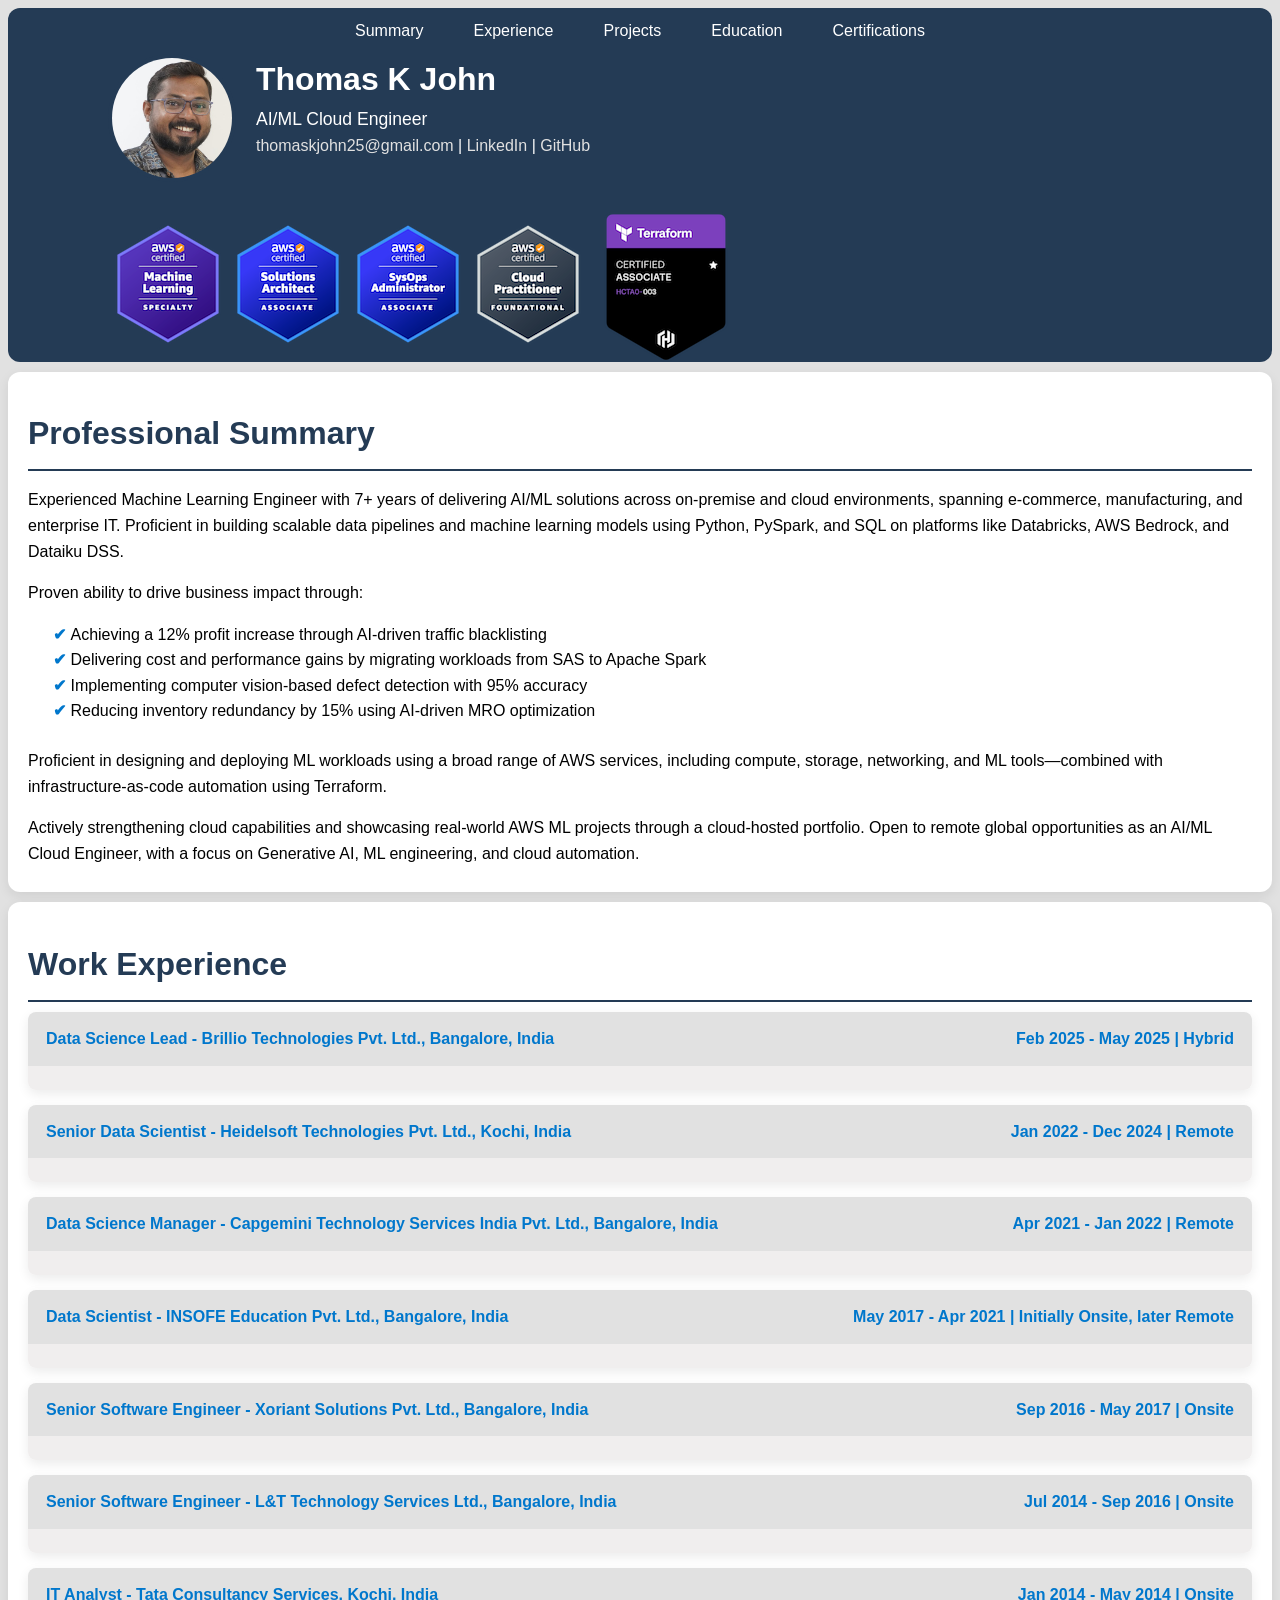
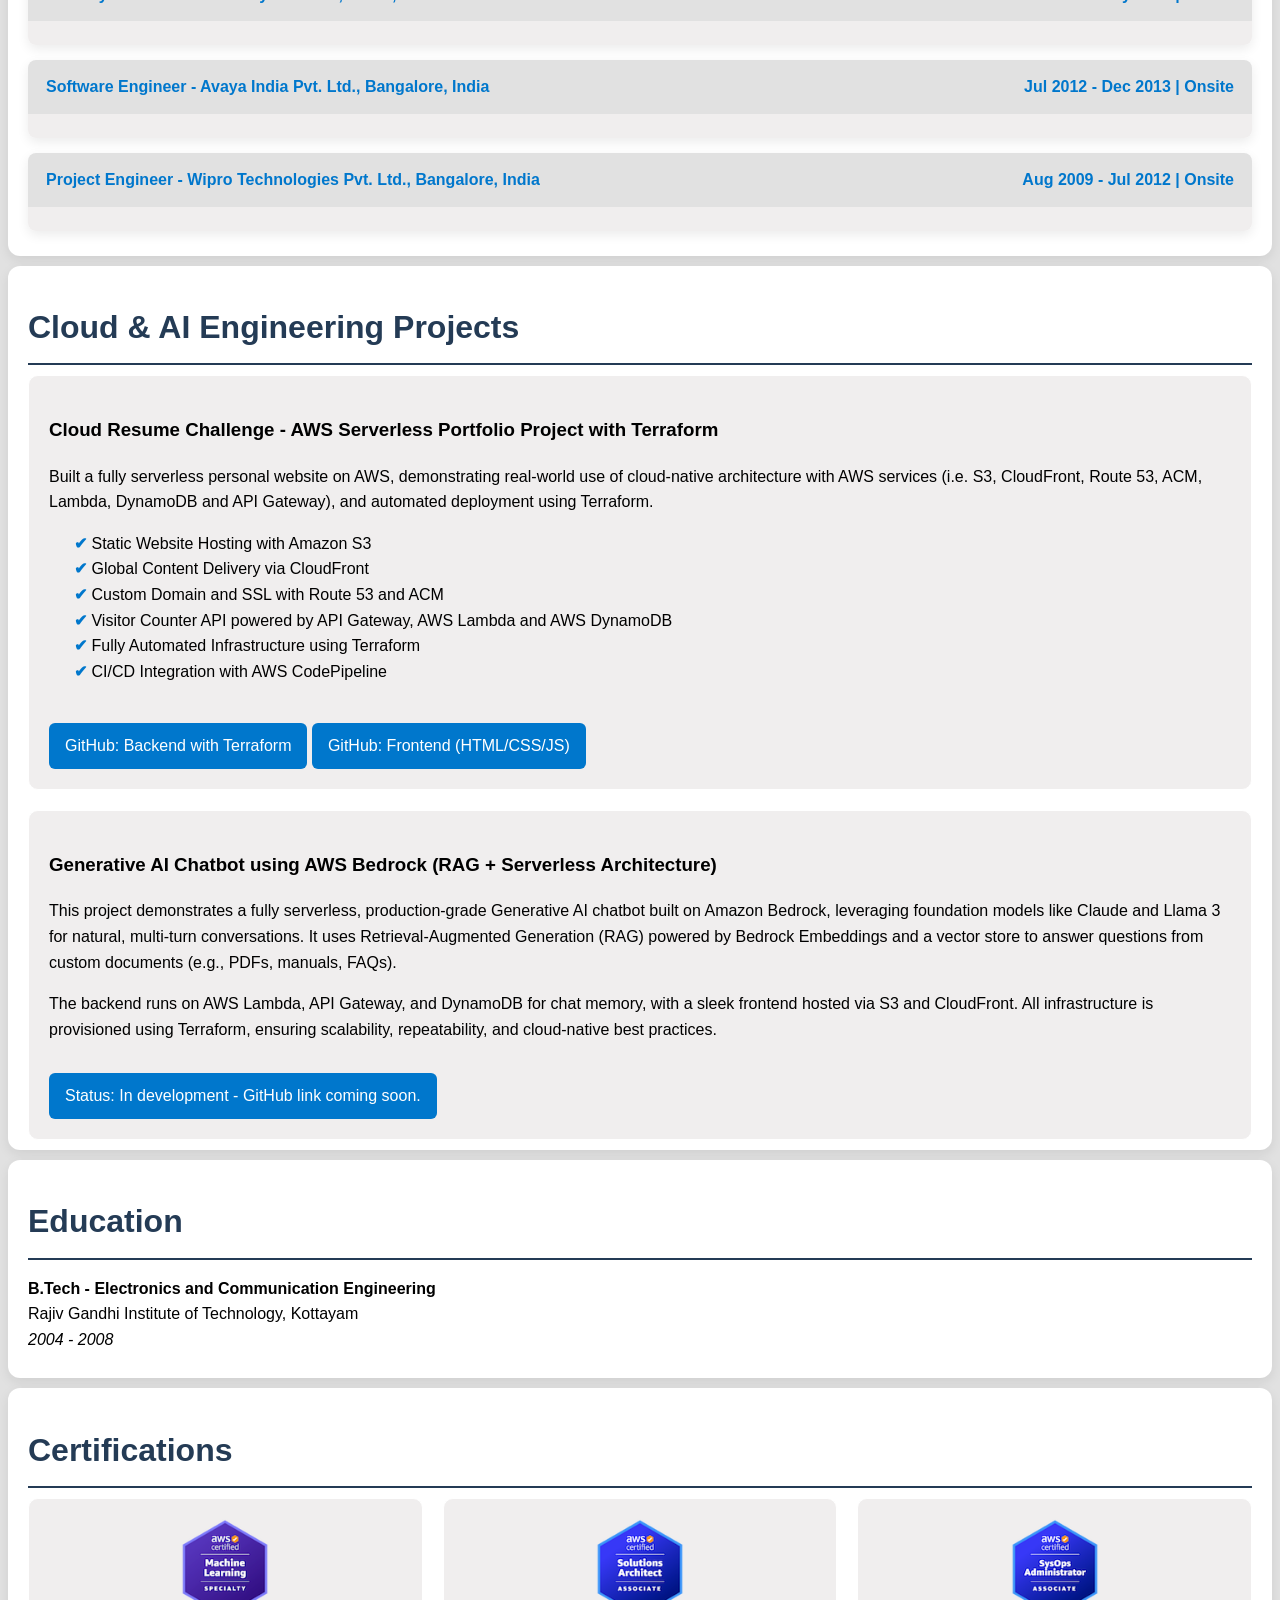
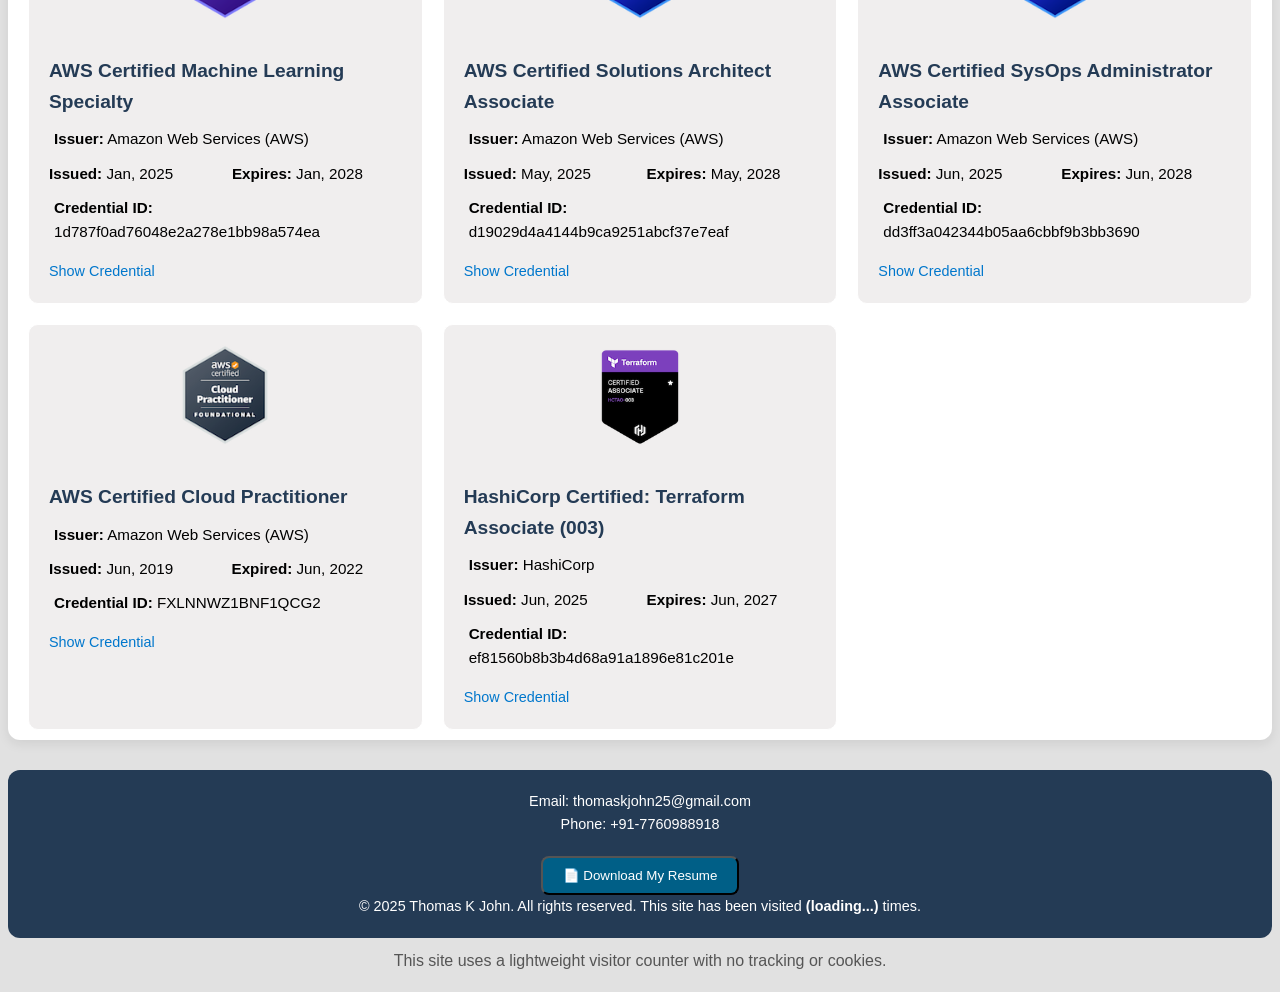
==== html/index.html @ e982c060 "index.html: Modifying the preferred job role" ====
<!DOCTYPE html>
<html lang="en">
  <head>
    <meta charset="UTF-8" />
    <meta name="viewport" content="width=device-width, initial-scale=1.0" />
    <meta
      name="description"
      content="Thomas K John - Lead Data Scientist and AWS AI/ML Cloud Engineer Portfolio Website"
    />
    <meta
      name="keywords"
      content="Thomas K John, AWS AI ML Cloud Engineer, Data Scientist, Portfolio, Resume, SageMaker, Bedrock, Terraform, AWS Cloud"
    />
    <title>Thomas K John | Lead Data Scientist & AWS AI/ML Engineer</title>
    <link rel="stylesheet" href="../css/style.css" />
  </head>
  <body>
    <nav class="navbar">
      <div class="menu-toggle" id="menu-toggle">&#9776;</div>
      <ul class="nav-links" id="nav-links">
        <li><a href="#summary">Summary</a></li>
        <li><a href="#experience">Experience</a></li>
        <li>
          <a href="#projects">Projects</a>
        </li>
        <li><a href="#education">Education</a></li>
        <li><a href="#certifications">Certifications</a></li>
      </ul>
    </nav>
    <header class="profile-header">
      <div class="profile-image">
        <img
          src="../images/profile.jpg"
          alt="Profile Photo"
          class="profile-pic"
        />
        <div class="header-text">
          <h1>Thomas K John</h1>
          <p>AI/ML Cloud Engineer</p>
          <div class="contact-info">
            <a href="mailto:thomaskjohn25@gmail.com">thomaskjohn25@gmail.com</a>
            |
            <a
              href="https://www.linkedin.com/in/thomaskjohn/"
              target="_blank"
              rel="noopener noreferrer"
              >LinkedIn</a
            >
            |
            <a
              href="https://github.com/Thomas-K-John"
              target="_blank"
              rel="noopener noreferrer"
              >GitHub</a
            >
          </div>
        </div>
      </div>
      <div class="certs-on-header">
        <img
          src="../images/aws-certified-machine-learning-specialty.png"
          alt="AWS ML Specialty Logo"
        />
        <img
          src="../images/aws-certified-solutions-architect-associate.png"
          alt="AWS Solutions Architect Logo"
        />
        <img
          src="../images/aws-certified-sysops-administrator-associate.png"
          alt="AWS SysOps Admin Logo"
        />
        <img
          src="../images/aws-certified-cloud-practitioner.png"
          alt="aws cloud practitioner"
        />
        <img
          src="../images/hashicorp-certified-terraform-associate-003.png"
          alt="Terraform Associate Logo"
        />
      </div>
    </header>

    <main>
      <section id="summary" class="summary-section">
        <h2>Professional Summary</h2>
        <p>
          Experienced Machine Learning Engineer with 7+ years of delivering
          AI/ML solutions across on-premise and cloud environments, spanning
          e-commerce, manufacturing, and enterprise IT. Proficient in building
          scalable data pipelines and machine learning models using Python,
          PySpark, and SQL on platforms like Databricks, AWS Bedrock, and
          Dataiku DSS.
        </p>
        <p>Proven ability to drive business impact through:</p>
        <ul>
          <li>
            Achieving a 12% profit increase through AI-driven traffic
            blacklisting
          </li>
          <li>
            Delivering cost and performance gains by migrating workloads from
            SAS to Apache Spark
          </li>
          <li>
            Implementing computer vision-based defect detection with 95%
            accuracy
          </li>
          <li>
            Reducing inventory redundancy by 15% using AI-driven MRO
            optimization
          </li>
        </ul>
        <p>
          Proficient in designing and deploying ML workloads using a broad range
          of AWS services, including compute, storage, networking, and ML
          tools—combined with infrastructure-as-code automation using Terraform.
        </p>
        <p>
          Actively strengthening cloud capabilities and showcasing real-world
          AWS ML projects through a cloud-hosted portfolio. Open to remote
          global opportunities as an AI/ML Cloud Engineer, with a focus on
          Generative AI, ML engineering, and cloud automation.
        </p>
      </section>
      <section id="experience" class="experience-section">
        <h2>Work Experience</h2>
        <div class="experience-item">
          <div class="experience-toggle" aria-expanded="false">
            <span class="job-title"
              >Data Science Lead - Brillio Technologies Pvt. Ltd., Bangalore,
              India</span
            >
            <span class="job-dates">Feb 2025 - May 2025 | Hybrid</span>
          </div>
          <div class="experience-details">
            <ul>
              <li>
                Designed a feature-rich RAG chatbot leveraging Databricks Mosaic
                AI, with multilingual support and image input handling to
                enhance user experience and precision in knowledge retrieval.
              </li>
            </ul>
            <div class="skills">
              Key Skills: Python, Databricks Mosaic AI, Generative AI, Large
              Language Models (LLMs)
            </div>
          </div>
        </div>
        <div class="experience-item">
          <div class="experience-toggle" aria-expanded="false">
            <span class="job-title"
              >Senior Data Scientist - Heidelsoft Technologies Pvt. Ltd., Kochi,
              India</span
            >
            <span class="job-dates">Jan 2022 - Dec 2024 | Remote</span>
          </div>
          <div class="experience-details">
            <p>
              Client: Solute GMBH - A Germany-based technology company known for
              developing digital commerce solutions, including the popular price
              comparison platform billiger.de.
            </p>
            <ul>
              <li>
                <p>Project 1. Traffic Partner Blacklisting Project</p>
                <ul>
                  <li>
                    Spearheaded a data-driven initiative to enhance online shop
                    performance by improving traffic quality and profitability.
                  </li>
                  <li>
                    Designed and implemented an analytics pipeline using Python
                    and PySpark for large-scale traffic and profit analysis.
                  </li>
                  <li>
                    Defined performance-based blacklisting criteria,
                    significantly improving return on ad spend (ROAS)
                  </li>
                  <li>
                    Ensured quality and transparency through peer reviews,
                    Confluence documentation, and Jira-based workflow.
                  </li>
                </ul>
              </li>
              <li>
                <p>Project 2. Reporting Tool Evaluation Project</p>
                <ul>
                  <li>
                    Led a 3-month strategic initiative to evaluate the optimal
                    reporting and BI tool for future cloud-based integration and
                    analytics modernization.
                  </li>

                  <li>
                    Conducted an in-depth analysis of Looker, Power BI, and the
                    existing on-premise cube-based reporting tool.
                  </li>
                  <li>
                    Evaluated tools based on criteria such as web-based
                    development, version control, collaboration features,
                    self-service capabilities for business users, and
                    performance.
                  </li>
                  <li>
                    Collaborated with cross-functional teams to gather
                    requirements and understand current and future reporting
                    needs.
                  </li>
                  <li>
                    Developed and executed test cases to compare performance,
                    usability, and integration capabilities of each tool.
                  </li>
                  <li>
                    Presented findings and recommendations to senior management,
                    highlighting the pros and cons of each solution and aligning
                    them with our strategic goals.
                  </li>
                </ul>
              </li>
            </ul>
            <div class="skills">
              Key Skills:
              <ul>
                <li>
                  Programming Languages: Python and PySpark (Apache Spark for
                  Python)
                </li>
                <li>Data Analysis: SQL, Hive and Spark SQL</li>
                <li>Data Science Platform: Databricks</li>
                <li>
                  BI Reporting Tools: Google Looker, Microsoft Power BI, icCube
                </li>
                <li>Optimization: Mixed Integer Linear Programming</li>
              </ul>
            </div>
          </div>
        </div>
        <div class="experience-item">
          <div class="experience-toggle" aria-expanded="false">
            <span class="job-title"
              >Data Science Manager - Capgemini Technology Services India Pvt.
              Ltd., Bangalore, India</span
            >
            <span class="job-dates">Apr 2021 - Jan 2022 | Remote</span>
          </div>
          <div class="experience-details">
            <p>
              Client: Morgan Stanley (A US based global investment bank and
              financial services company)
            </p>
            <ul>
              <li>
                Led financial data analysis using Python, Hadoop, Hive, and SQL
                to generate accurate forecasts.
              </li>
              <li>
                Utilized Apache Spark for large-scale data processing,
                delivering timely and actionable insights.
              </li>
              <li>
                Designed and maintained data pipelines using Dataiku DSS for
                efficient data preparation and transformation.
              </li>
              <li>
                Migrated legacy data science workflows from SAS to Python,
                improving scalability and flexibility.
              </li>
              <li>
                Trained team members on Apache Spark and Dataiku DSS, fostering
                knowledge sharing and consistency.
              </li>
              <li>
                Applied agile methodologies using Jira to manage project
                timelines and cross-functional collaboration.
              </li>
              <li>
                Presented key analytical findings and financial forecasts via
                Tableau dashboards to business stakeholders.
              </li>
            </ul>
            <div class="skills">
              Key Skills:
              <ul>
                <li>
                  Programming Languages: Python and PySpark (Apache Spark for
                  Python)
                </li>
                <li>Data Analysis: SQL, Hive and Spark SQL</li>
                <li>Data Science Platform: Dataiku DSS</li>
                <li>
                  Machine Learning and Deep Learning: Supervised and
                  Unsupervised Learning, Financial Forecasting, Model Training &
                  Evaluation, Feature Engineering, Hyperparameter Tuning
                </li>
                <li>Reporting Tool: Tableau</li>
              </ul>
            </div>
          </div>
        </div>
        <div class="experience-item">
          <div class="experience-toggle" aria-expanded="false">
            <span class="job-title"
              >Data Scientist - INSOFE Education Pvt. Ltd., Bangalore,
              India</span
            >
            <span class="job-dates"
              >May 2017 - Apr 2021 | Initially Onsite, later Remote</span
            >
          </div>
          <div class="experience-details">
            <ul>
              <li>
                <p>Project 1. Semiconductor Wafer Defect Signature Analysis</p>
                <ul>
                  <li>
                    Developed a computer vision model to analyze semiconductor
                    wafer images, accurately detecting defect patterns such as
                    circles, lines, and blobs to assist in quality control.
                  </li>
                </ul>
              </li>
              <li>
                <p>
                  Project 2. AI-based approach for MRO Optimization and Similar
                  Parts Detection
                </p>
                <ul>
                  <li>
                    Designed an AI-based solution for MRO (Maintenance, Repair,
                    and Operations) optimization, identifying and consolidating
                    duplicate spare parts from an inventory of over one million
                    items, significantly improving inventory efficiency and part
                    approval workflows.
                  </li>
                </ul>
              </li>
            </ul>
            <div class="skills">
              Key Skills:
              <ul>
                <li>
                  Programming Languages: R, Python and PySpark (Apache Spark for
                  Python)
                </li>
                <li>Data Analysis: SQL, Hive and Spark SQL</li>
                <li>Data Science Platforms: Databricks, Dataiku DSS</li>
                <li>
                  Machine Learning and Deep Learning: Supervised and
                  Unsupervised Learning, Model Training & Evaluation, Feature
                  Engineering, Hyperparameter Tuning, Deep Learning
                  Architectures (CNNs, RNNs, Transformers)
                </li>
                <li>Reporting Tool: Tableau</li>
                <li>
                  ML/AI Frameworks & Libraries: OpenCV, TensorFlow, Keras,
                  Scikit-learn
                </li>
              </ul>
            </div>
          </div>
        </div>
        <div class="experience-item">
          <div class="experience-toggle" aria-expanded="false">
            <span class="job-title"
              >Senior Software Engineer - Xoriant Solutions Pvt. Ltd.,
              Bangalore, India</span
            >
            <span class="job-dates">Sep 2016 - May 2017 | Onsite</span>
          </div>
          <div class="experience-details">
            <ul>
              <li>
                Developed a network controller to enhance traffic monitoring and
                analysis efficiency.
              </li>
              <li>
                Implemented a rule-based classification algorithm to
                automatically prioritize ACL rules for traffic redirection.
              </li>
              <li>
                Improved monitoring service accuracy and responsiveness,
                receiving excellent feedback from customers.
              </li>
            </ul>
            <div class="skills">
              Key Skills: Java/J2EE, Linux, Database Replication, SDLC, SQL,
              Telecommunications NMS
            </div>
          </div>
        </div>
        <div class="experience-item">
          <div class="experience-toggle" aria-expanded="false">
            <span class="job-title"
              >Senior Software Engineer - L&T Technology Services Ltd.,
              Bangalore, India</span
            >
            <span class="job-dates">Jul 2014 - Sep 2016 | Onsite</span>
          </div>
          <div class="experience-details">
            <p>Client: ADVA Optical Networking, Bangalore, India</p>
            <ul>
              <li>
                Developed an RPM-based ENC installer supporting fresh
                installations, high-availability (HA) setups,
                upgrades/downgrades, and patch management.
              </li>
              <li>Migrated build infrastructure from ANT to Maven.</li>
              <li>
                Automated CI/CD pipelines using Jenkins, streamlining build and
                deployment processes.
              </li>
              <li>
                Implemented key features including feature-based licensing, and
                auto-restoration of database replication.
              </li>
            </ul>
            <div class="skills">
              Key Skills: Java, Maven, Jenkins, RPM, Linux, Database
              Replication, SDLC
            </div>
          </div>
        </div>
        <div class="experience-item">
          <div class="experience-toggle" aria-expanded="false">
            <span class="job-title"
              >IT Analyst - Tata Consultancy Services, Kochi, India</span
            >
            <span class="job-dates">Jan 2014 - May 2014 | Onsite</span>
          </div>
          <div class="experience-details">
            <ul>
              <li>
                Worked on an application framework for developing hybrid mobile
                applications across platforms including Android, iOS, and
                Windows Phone.
              </li>
              <li>
                Contributed to cross-platform development efforts, ensuring code
                reusability and consistent UI/UX across devices.
              </li>
            </ul>
            <div class="skills">Key Skills: Java, SDLC, SQL</div>
          </div>
        </div>
        <div class="experience-item">
          <div class="experience-toggle" aria-expanded="false">
            <span class="job-title"
              >Software Engineer - Avaya India Pvt. Ltd., Bangalore, India</span
            >
            <span class="job-dates">Jul 2012 - Dec 2013 | Onsite</span>
          </div>
          <div class="experience-details">
            <p>
              Contributed to the development and support of a Network Management
              System (NMS) for configuring and managing telecom devices. Worked
              on backend modules using Java, Hibernate, and JMS, and gained
              experience in asynchronous messaging, SNMP-based communication,
              and enterprise system integration.
            </p>
            <div class="skills">
              Key Skills: Java, Hibernate, EJB, JMS, SNMP, SQL, VMware vSphere,
              SDLC, Telecommunications NMS
            </div>
          </div>
        </div>
        <div class="experience-item">
          <div class="experience-toggle" aria-expanded="false">
            <span class="job-title"
              >Project Engineer - Wipro Technologies Pvt. Ltd., Bangalore,
              India</span
            >
            <span class="job-dates">Aug 2009 - Jul 2012 | Onsite</span>
          </div>
          <div class="experience-details">
            <p>Client: Alcatel-Lucent (France-based telecom company)</p>
            <p>
              Developed and maintained large-scale Java-based OSS applications
              for telecom service provisioning. Gained hands-on experience with
              system design, API integrations (SOAP/XML), and test-driven
              development in an enterprise environment.
            </p>
            <div class="skills">
              Key Skills: Core Java, SQL, JUnit, SDLC, Telecommunications NMS,
              Linux
            </div>
          </div>
        </div>
      </section>
      <section id="projects" class="experience-section">
        <h2>Cloud & AI Engineering Projects</h2>

        <div class="projects-grid">
          <div class="project-card" id="portfolio-website">
            <h3 id="project-title">
              Cloud Resume Challenge - AWS Serverless Portfolio Project with
              Terraform
            </h3>
            <p>
              Built a fully serverless personal website on AWS, demonstrating
              real-world use of cloud-native architecture with AWS services
              (i.e. S3, CloudFront, Route 53, ACM, Lambda, DynamoDB and API
              Gateway), and automated deployment using Terraform.
            </p>
            <ul>
              <li>Static Website Hosting with Amazon S3</li>
              <li>Global Content Delivery via CloudFront</li>
              <li>Custom Domain and SSL with Route 53 and ACM</li>
              <li>
                Visitor Counter API powered by API Gateway, AWS Lambda and AWS
                DynamoDB
              </li>
              <li>Fully Automated Infrastructure using Terraform</li>
              <li>CI/CD Integration with AWS CodePipeline</li>
            </ul>
            <a
              href="https://github.com/Thomas-K-John/thomaskjohn-infra"
              class="view-more"
              target="_blank"
              >GitHub: Backend with Terraform</a
            >
            <a
              href="https://github.com/Thomas-K-John/thomaskjohn-webapp"
              class="view-more"
              target="_blank"
              >GitHub: Frontend (HTML/CSS/JS)</a
            >
          </div>
          <div class="project-card" id="portfolio-website">
            <h3 id="project-title">
              Generative AI Chatbot using AWS Bedrock (RAG + Serverless
              Architecture)
            </h3>
            <p>
              This project demonstrates a fully serverless, production-grade
              Generative AI chatbot built on Amazon Bedrock, leveraging
              foundation models like Claude and Llama 3 for natural, multi-turn
              conversations. It uses Retrieval-Augmented Generation (RAG)
              powered by Bedrock Embeddings and a vector store to answer
              questions from custom documents (e.g., PDFs, manuals, FAQs).
            </p>
            <p>
              The backend runs on AWS Lambda, API Gateway, and DynamoDB for chat
              memory, with a sleek frontend hosted via S3 and CloudFront. All
              infrastructure is provisioned using Terraform, ensuring
              scalability, repeatability, and cloud-native best practices.
            </p>
            <div class="view-more">
              Status: In development - GitHub link coming soon.
            </div>
          </div>
        </div>
      </section>

      <section id="education">
        <h2>Education</h2>
        <p>
          <strong>B.Tech - Electronics and Communication Engineering</strong
          ><br />
          Rajiv Gandhi Institute of Technology, Kottayam<br />
          <em>2004 - 2008</em>
        </p>
      </section>
      <section id="certifications">
        <h2>Certifications</h2>
        <div class="certificates-grid">
          <div class="certificate-card" id="aws-ml">
            <img
              src="../images/aws-certified-machine-learning-specialty.png"
              alt="AWS ML Specialty Logo"
            />
            <h3>AWS Certified Machine Learning Specialty</h3>
            <p><strong>Issuer:</strong> Amazon Web Services (AWS)</p>
            <div class="date-row">
              <p><strong>Issued:</strong> Jan, 2025</p>
              <p><strong>Expires:</strong> Jan, 2028</p>
            </div>
            <p>
              <strong>Credential ID:</strong> 1d787f0ad76048e2a278e1bb98a574ea
            </p>
            <a
              href="https://www.credly.com/badges/9a3565fe-0b76-47d6-b2f5-cb0c1b21bb50/public_url"
              target="_blank"
              >Show Credential</a
            >
          </div>
          <div class="certificate-card" id="aws-sa">
            <img
              src="../images/aws-certified-solutions-architect-associate.png"
              alt="AWS Solutions Architect Logo"
            />
            <h3>AWS Certified Solutions Architect Associate</h3>
            <p><strong>Issuer:</strong> Amazon Web Services (AWS)</p>
            <div class="date-row">
              <p><strong>Issued:</strong> May, 2025</p>
              <p><strong>Expires:</strong> May, 2028</p>
            </div>
            <p>
              <strong>Credential ID:</strong> d19029d4a4144b9ca9251abcf37e7eaf
            </p>
            <a
              href="https://www.credly.com/badges/245e5cf8-4395-43f1-ad4c-25d0ec03b0f1/public_url"
              target="_blank"
              >Show Credential</a
            >
          </div>
          <div class="certificate-card" id="aws-sysops">
            <img
              src="../images/aws-certified-sysops-administrator-associate.png"
              alt="AWS SysOps Admin Logo"
            />
            <h3>AWS Certified SysOps Administrator Associate</h3>
            <p><strong>Issuer:</strong> Amazon Web Services (AWS)</p>
            <div class="date-row">
              <p><strong>Issued:</strong> Jun, 2025</p>
              <p><strong>Expires:</strong> Jun, 2028</p>
            </div>
            <p>
              <strong>Credential ID:</strong> dd3ff3a042344b05aa6cbbf9b3bb3690
            </p>
            <a
              href="https://www.credly.com/badges/537cccb9-eb9a-4aa6-bf22-9b8198b0f091/public_url"
              target="_blank"
              >Show Credential</a
            >
          </div>
          <div class="certificate-card" id="aws-cp">
            <img
              src="../images/aws-certified-cloud-practitioner.png"
              alt="AWS Cloud Practitioner"
            />
            <h3>AWS Certified Cloud Practitioner</h3>
            <p><strong>Issuer:</strong> Amazon Web Services (AWS)</p>
            <div class="date-row">
              <p><strong>Issued:</strong> Jun, 2019</p>
              <p id="expired"><strong>Expired:</strong> Jun, 2022</p>
            </div>
            <p><strong>Credential ID:</strong> FXLNNWZ1BNF1QCG2</p>
            <a
              href="https://www.credly.com/badges/43018eaa-5d82-4cbb-923a-62c16aa53d16/public_url"
              target="_blank"
              >Show Credential</a
            >
          </div>
          <div class="certificate-card" id="terraform">
            <img
              src="../images/hashicorp-certified-terraform-associate-003.png"
              alt="Terraform Associate Logo"
            />
            <h3>HashiCorp Certified: Terraform Associate (003)</h3>
            <p><strong>Issuer:</strong> HashiCorp</p>
            <div class="date-row">
              <p><strong>Issued:</strong> Jun, 2025</p>
              <p><strong>Expires:</strong> Jun, 2027</p>
            </div>
            <p>
              <strong>Credential ID:</strong> ef81560b8b3b4d68a91a1896e81c201e
            </p>
            <a
              href="https://www.credly.com/badges/ef81560b-8b3b-4d68-a91a-1896e81c201e/public_url"
              target="_blank"
              >Show Credential</a
            >
          </div>
        </div>
      </section>
    </main>
    <footer>
      <p>Email: thomaskjohn25@gmail.com</p>
      <p>Phone: +91-7760988918</p>
      <div id="resume-download" style="text-align: center; margin-top: 20px">
        <form action="../docs/thomaskjohn_resume.pdf" method="get">
          <button type="submit" class="download-btn">
            📄 Download My Resume
          </button>
        </form>
      </div>
      <div>
        © 2025 Thomas K John. All rights reserved. This site has been visited
        <span id="visitor-count">(loading...)</span> times.
      </div>
    </footer>
    <div class="cookies-note">
      This site uses a lightweight visitor counter with no tracking or cookies.
    </div>
    <script src="../js/script.js"></script>
  </body>
</html>
---- css/style.css ----
/* Variables and Common Definitions */
:root {
  --primary-bg: #243b55;
  --primary-text: #ffffff;
  --secondary-text: #e1e1e1;
  --footer-text: white;
  --button-bg: #005f87;
  --summary-icon-color: #0077cc;
  --body-background: #e1e1e1;
  --section-background: white;
  --experience-bg: #f0eeee;
  /* --contact-hover: #90e0ef;#48cae4 */
  --contact-hover: #0096c7;
  --card-bg: #f0eeee;
  --card-border: white;
  --shadow-light: rgba(0, 0, 0, 0.08);
  --shadow-hover: rgba(0, 0, 0, 0.1);
}

/* Reset & Base */
html {
  scroll-behavior: smooth;
  scroll-padding-top: 0px;
}

body {
  font-family: "Segoe UI", sans-serif;
  background: var(--body-background);
  line-height: 1.6;
}

/* === Default Desktop Style === */
.navbar {
  background-color: var(--primary-bg);
  display: flex;
  justify-content: center;
  align-items: center;
  padding: 10px 20px;
  border-radius: 12px 12px 0 0;
  position: relative;
}

.menu-toggle {
  display: none;
}

.nav-links {
  display: flex;
  list-style: none;
  gap: 20px;
  padding: 0;
  margin: 0;
}

.nav-links li a {
  color: var(--primary-text);
  text-decoration: none;
  padding: 10px 15px;
  transition: background 0.3s ease;
}

.nav-links li a:hover {
  background-color: var(--summary-icon-color);
  border-radius: 5px;
}

.profile-header {
  display: flex;
  align-items: center;
  justify-content: space-between;
  padding: 0px 100px;
  background: var(--primary-bg);
  border-radius: 0 0 12px 12px;
  color: white;
  flex-wrap: wrap;
  gap: 1.5rem;
}

.profile-image {
  display: flex;
  justify-content: flex-start;
  flex-wrap: wrap;
}

.profile-pic {
  width: 120px;
  height: 120px;
  border-radius: 50%;
  border: 4px solid var(--primary-bg);
  object-fit: cover;
}

.profile-pic:hover {
  transform: scale(1.02);
  transition: transform 0.3s ease-in-out;
}

.header-text {
  margin: 0px 20px;
}
.header-text h1 {
  font-size: 2rem;
  margin: 0px;
}

.header-text p {
  margin: 0px;
  font-size: 1.1rem;
  color: var(--primary-text);
}

.certs-on-header {
  display: flex;
  align-items: center;
  justify-content: space-between;
  flex-wrap: wrap;
  gap: 0;
}

.certs-on-header img {
  margin: 0;
  padding: 0;
  border: none;
}

.contact-info a {
  color: var(--secondary-text);
  text-decoration: none;
  margin: 0px;
}
.contact-info a:hover {
  color: var(--contact-hover);
  text-decoration: underline;
}

section {
  background: var(--section-background);
  border-radius: 12px;
  padding: 10px 20px;
  margin: 10px auto;
  max-width: 1300px;
  box-shadow: 0 4px 12px var(--shadow-light);
}

section h2 {
  font-size: 2rem;
  color: var(--primary-bg);
  margin-bottom: 10px;
  text-align: left;
  border-bottom: 2px solid var(--primary-bg);
  padding-bottom: 10px;
}

.certificates-grid {
  display: grid;
  grid-template-columns: repeat(auto-fit, minmax(350px, 1fr));
  gap: 20px;
}

.certificate-card {
  background-color: var(--card-bg);
  border: 1px solid var(--card-border);
  border-radius: 10px;
  padding: 20px;
  transition: transform 0.2s ease, box-shadow 0.2s ease;
}

.certificate-card:hover {
  transform: translateY(-5px);
  box-shadow: 0 6px 18px var(--shadow-hover);
}

.certificate-card h3 {
  font-size: 1.2rem;
  margin-bottom: 10px;
  color: var(--primary-bg);
}

.certificate-card p {
  margin: 5px 5px;
  font-size: 0.95rem;
}

.certificate-card a {
  display: inline-block;
  margin-top: 10px;
  color: var(--summary-icon-color);
  font-size: 0.9rem;
  text-decoration: none;
  word-break: overflow-wrap;
}

.certificate-card a:hover {
  text-decoration: underline;
}

.certificate-card img {
  width: 100%;
  max-height: 100px;
  object-fit: contain;
  margin-bottom: 10px;
  border-radius: 6px;
}

.date-row {
  display: flex;
  justify-content: space-between;
  gap: 20px;
  flex-wrap: wrap;
}

.date-row p {
  margin: 5px 0;
  font-size: 0.95rem;
  flex: 1 1 auto;
}

.summary-section ul {
  list-style-type: none;
  padding-left: 25px;
  margin-bottom: 1.5rem;
}

.summary-section ul li::before {
  content: "✔ ";
  color: var(--summary-icon-color);
  font-weight: bold;
}

.project-card ul {
  list-style-type: none;
  padding-left: 25px;
  margin-bottom: 1.5rem;
}

.project-card ul li::before {
  content: "✔ ";
  color: var(--summary-icon-color);
  font-weight: bold;
}

.summary-section ul.certifications li::before {
  content: "🎓 ";
  color: var(--cert-icon-color);
}

/* Contact Section */
#contact {
  text-align: center;
}

/* Footer */
footer {
  background-color: var(--primary-bg);
  border-radius: 12px;
  color: var(--footer-text);
  text-align: center;
  padding: 20px 10px;
  font-size: 0.9rem;
  margin-top: 30px;
}

footer p {
  margin: 0;
}

.experience-item {
  margin-bottom: 15px;
  border-radius: 8px;
  overflow: hidden;
  box-shadow: 0 4px 12px var(--shadow-light);
  transition: transform 0.3s;
}
.experience-item:hover {
  transform: translateY(-2px);
}

.experience-toggle {
  background-color: var(--body-background);
  color: var(--summary-icon-color);
  padding: 14px 18px;
  font-weight: bold;
  display: flex;
  justify-content: space-between;
  cursor: pointer;
}

.experience-details {
  background: var(--experience-bg);
  padding: 12px 18px;
  max-height: 0;
  overflow: hidden;
  transition: max-height 0.4s ease;
}

.experience-item:hover .experience-details {
  max-height: 2000px;
}

.skills {
  font-weight: bold;
  color: var(--primary-bg);
}

.download-btn {
  display: inline-block;
  padding: 10px 20px;
  background-color: var(--button-bg);
  color: white;
  text-decoration: none;
  border-radius: 8px;
}

.download-btn:hover {
  background-color: var(--summary-icon-color);
  transform: translateY(-5px);
  box-shadow: 0 6px 18px var(--shadow-hover);
}

.menu-toggle {
  display: none;
}

#visitor-count {
  font-weight: bold;
}

.view-more {
  margin-top: 15px;
  display: inline-block;
  background-color: var(--summary-icon-color);
  color: white;
  padding: 10px 16px;
  border-radius: 6px;
  text-decoration: none;
}

.view-more:hover {
  transform: translateY(-5px);
  box-shadow: 0 6px 18px var(--shadow-hover);
}

.projects-grid {
  /* display: grid;
  grid-template-columns: repeat(auto-fit, minmax(350px, 1fr));
  gap: 20px; */
  display: flex;
  flex-direction: column;
  gap: 20px;
}

.project-card {
  background-color: var(--card-bg);
  border: 1px solid var(--card-border);
  border-radius: 10px;
  padding: 20px;
  transition: transform 0.2s ease, box-shadow 0.2s ease;
}

.cookies-note {
  color: #555;
  padding: 10px;
  font-size: 1em;
  text-align: center;
}
/* === Mobile View === */
@media (max-width: 768px) {
  .navbar {
    flex-direction: column;
    align-items: flex-start;
  }

  .menu-toggle {
    display: block;
    font-size: 28px;
    color: white;
    cursor: pointer;
    margin-bottom: 10px;
  }

  .nav-links {
    display: none;
    flex-direction: column;
    width: 100%;
    background-color: #243b55;
  }

  .nav-links.active {
    display: flex;
  }

  .nav-links li {
    width: 100%;
  }

  .nav-links li a {
    display: block;
    width: 100%;
    padding: 12px 20px;
  }
  .certs-on-header img {
    max-height: 60px;
    max-width: 100%;
    height: auto;
    object-fit: contain;
    margin: 0px;
  }
  .certs-on-header {
    display: flex;
    flex-wrap: wrap;
    gap: 0px;
    justify-content: center;
    align-items: center;
  }
}
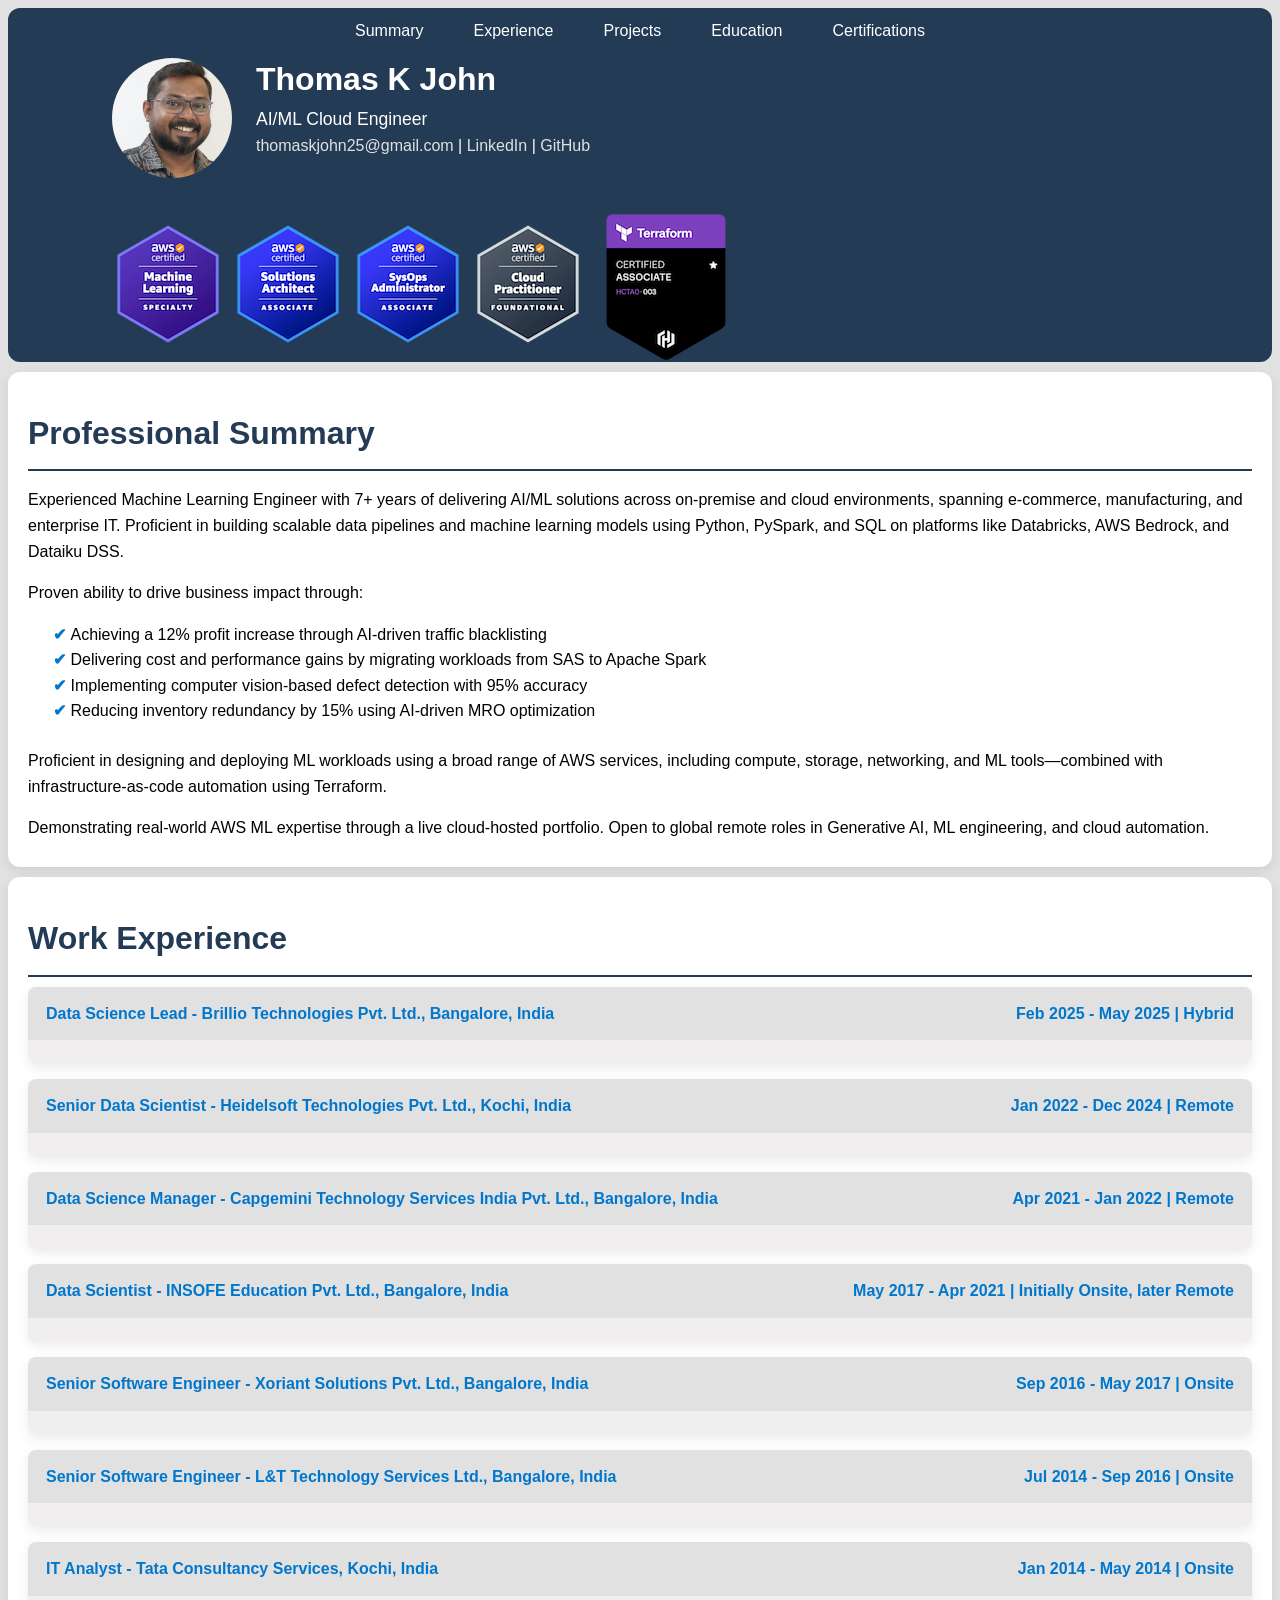
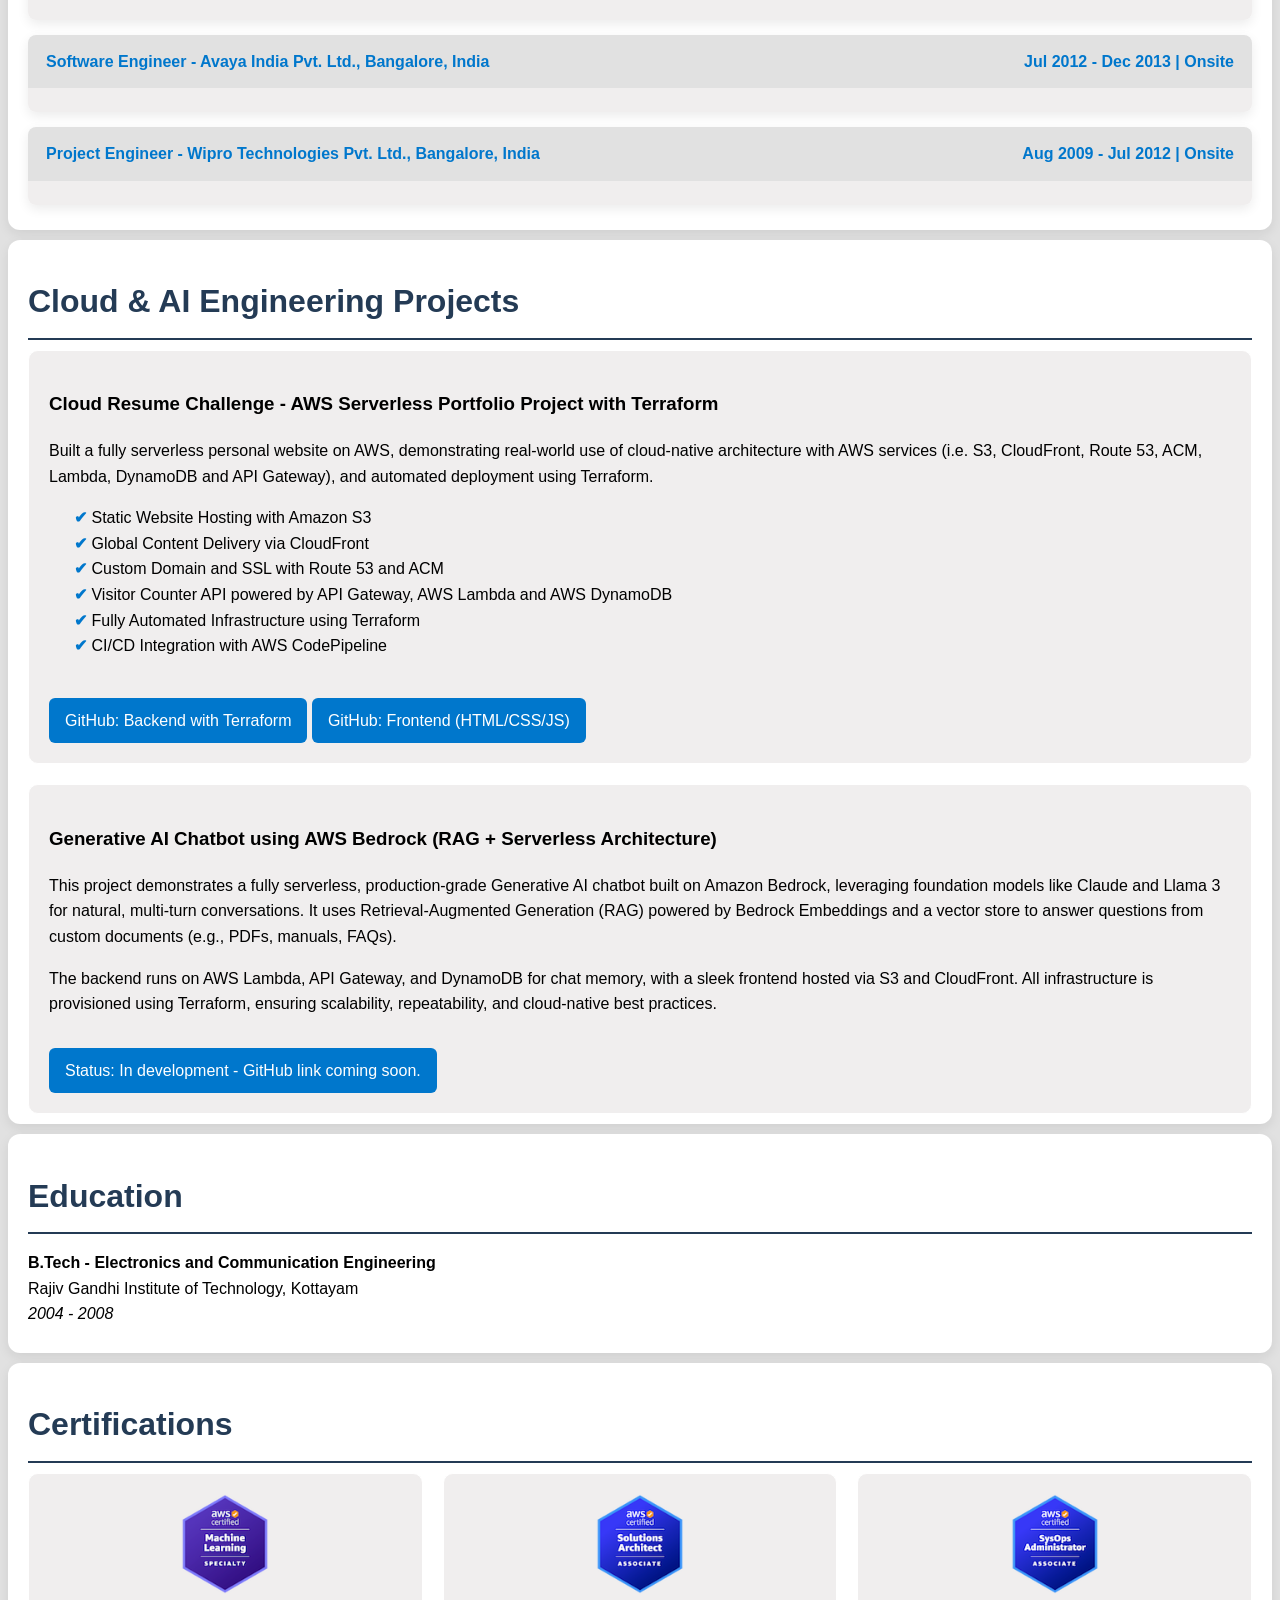
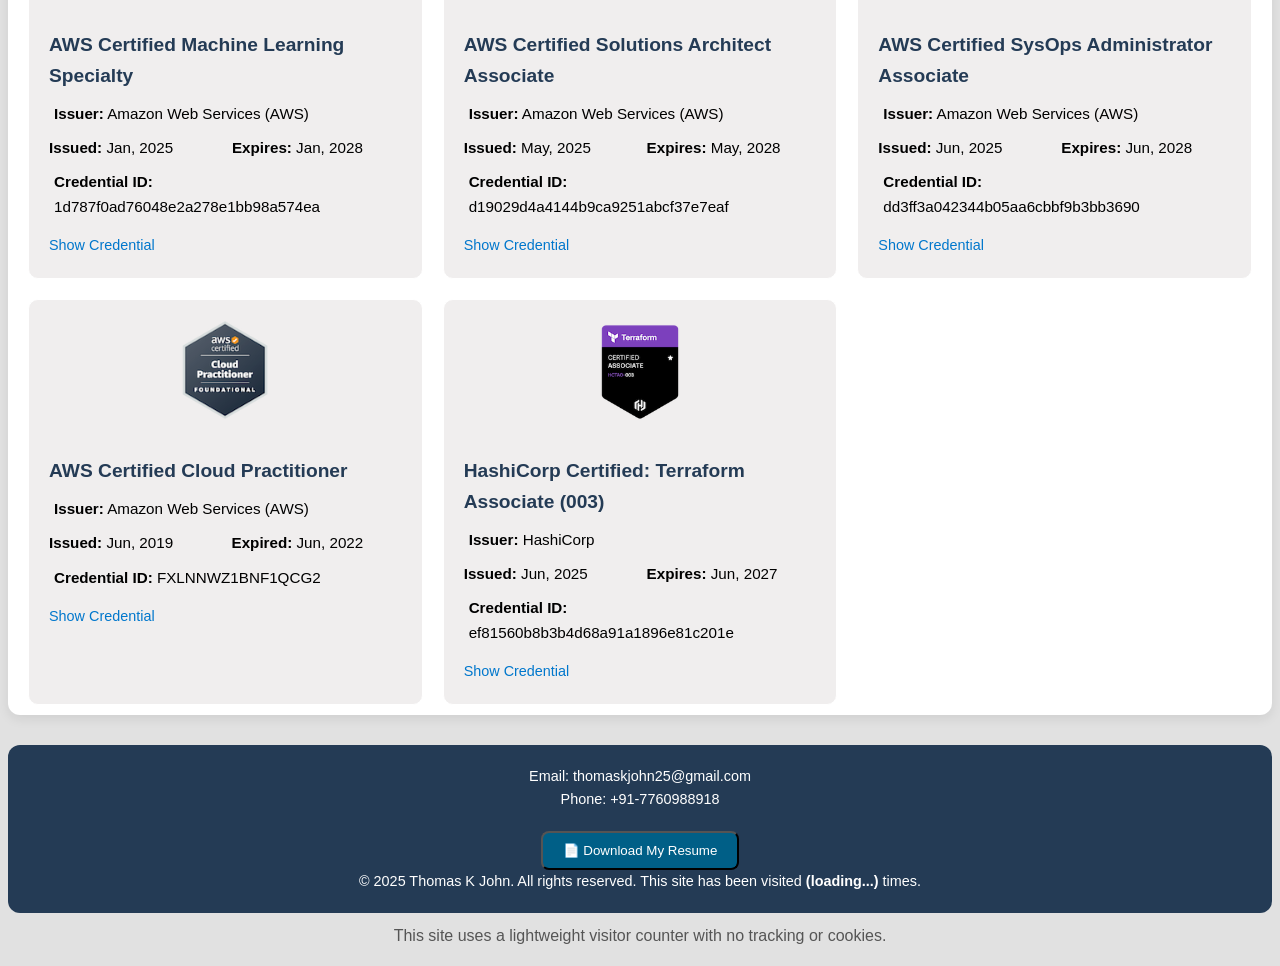
==== commit e88615d6: "index.html: Modifying the profile summary section" ====
--- a/html/index.html
+++ b/html/index.html
@@ -116,10 +116,9 @@
           tools—combined with infrastructure-as-code automation using Terraform.
         </p>
         <p>
-          Actively strengthening cloud capabilities and showcasing real-world
-          AWS ML projects through a cloud-hosted portfolio. Open to remote
-          global opportunities as an AI/ML Cloud Engineer, with a focus on
-          Generative AI, ML engineering, and cloud automation.
+          Demonstrating real-world AWS ML expertise through a live cloud-hosted
+          portfolio. Open to global remote roles in Generative AI, ML
+          engineering, and cloud automation.
         </p>
       </section>
       <section id="experience" class="experience-section">
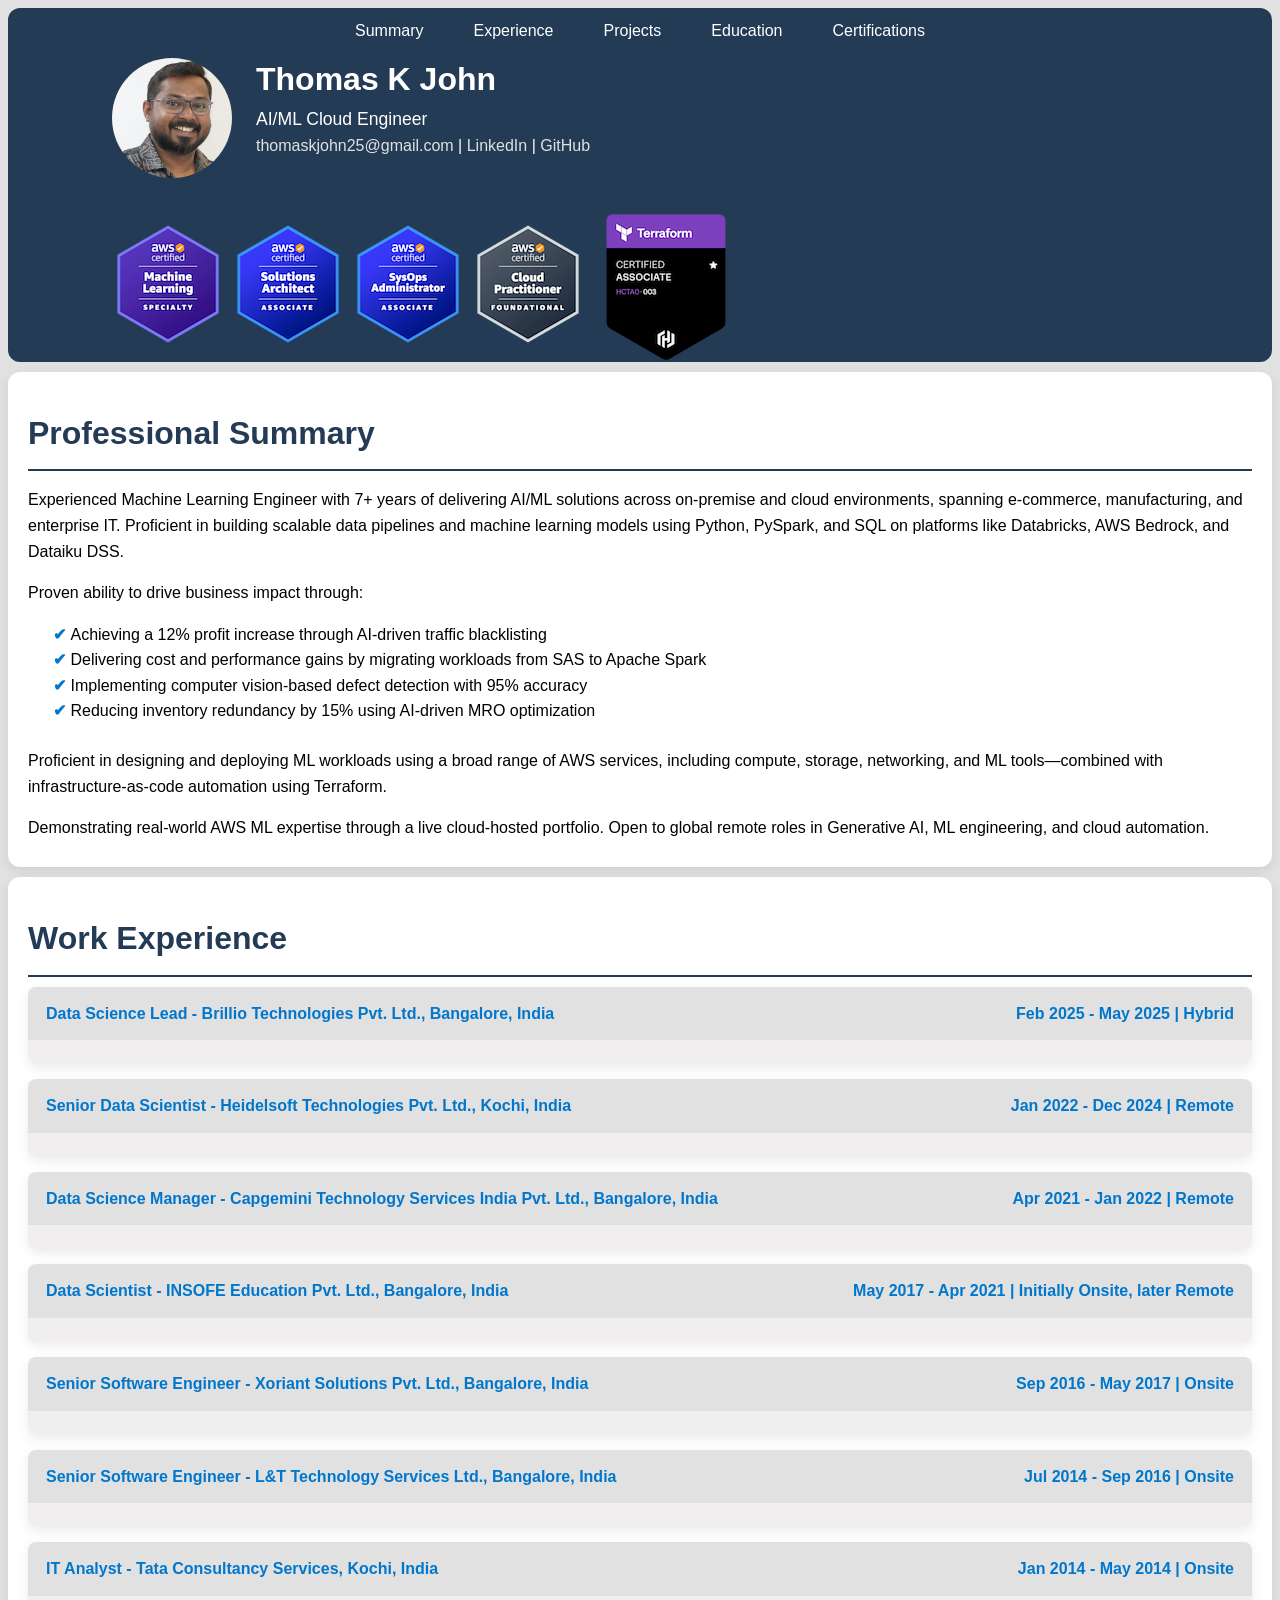
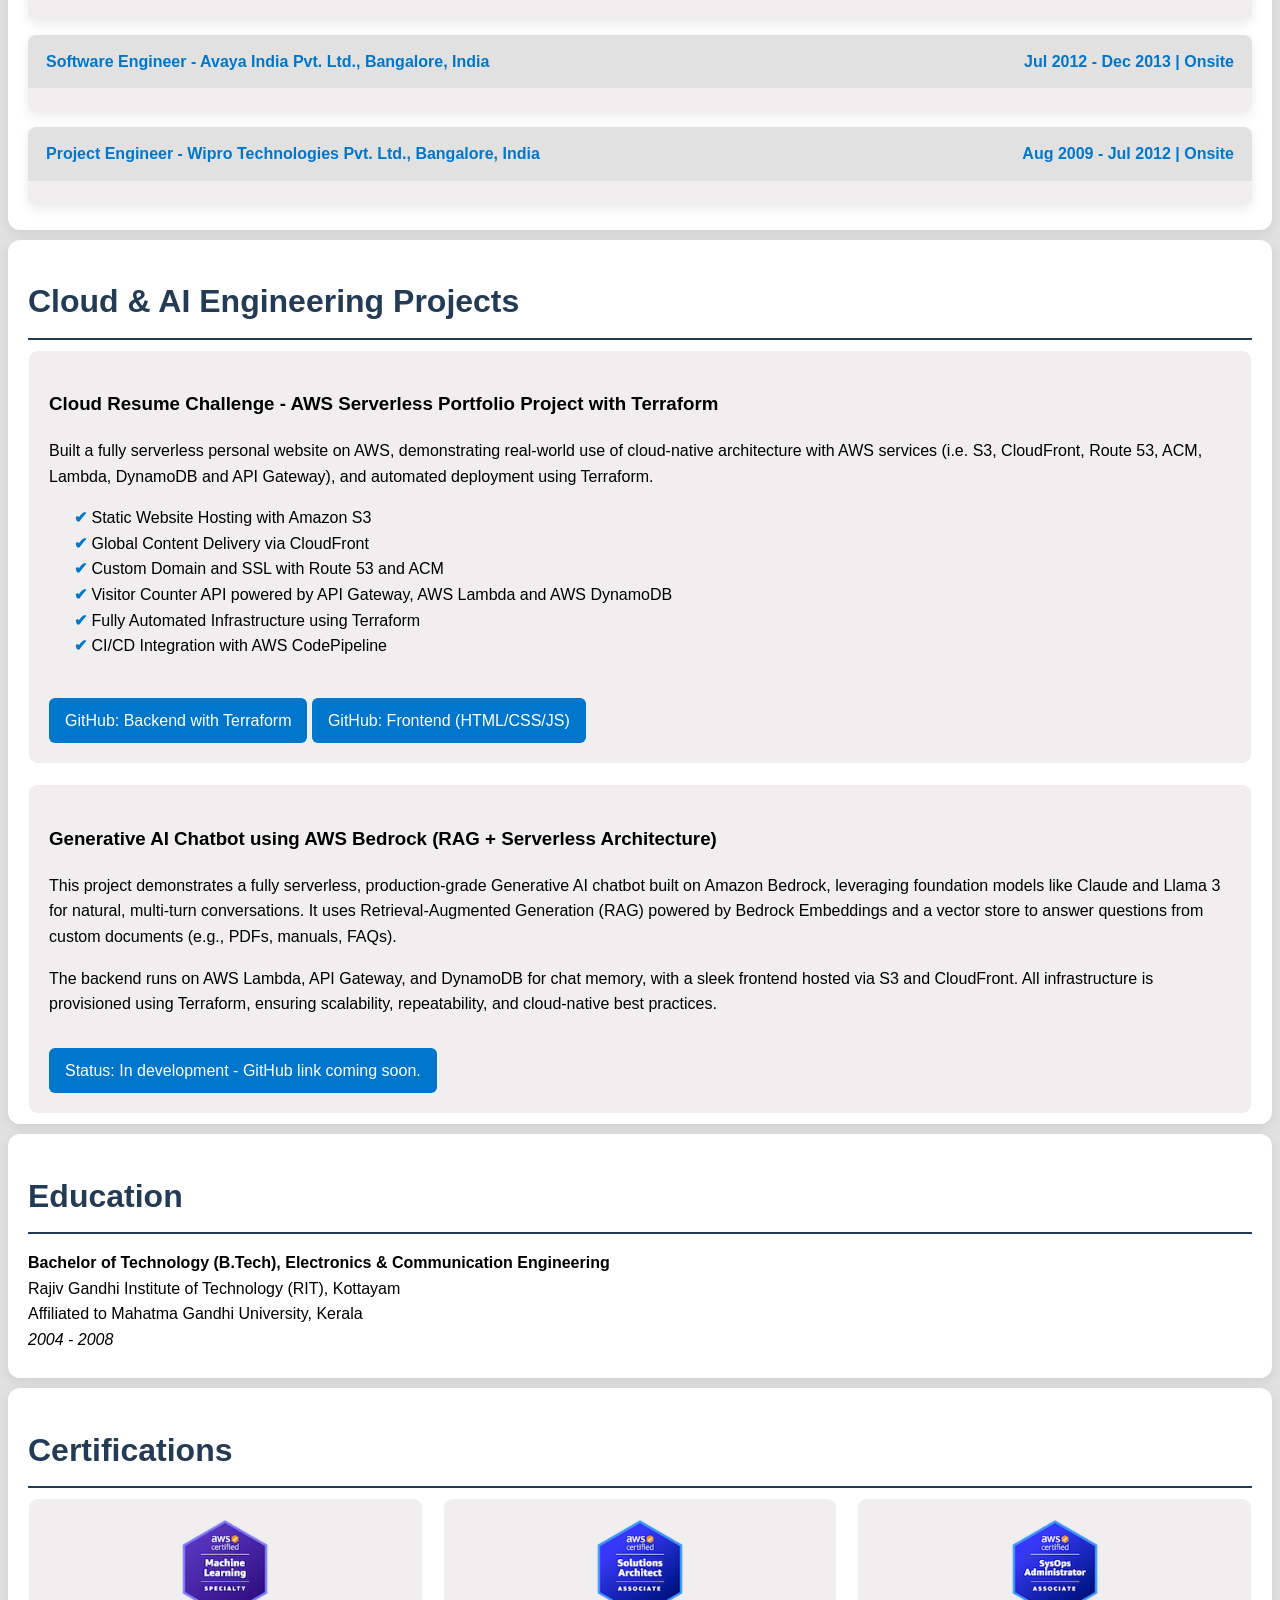
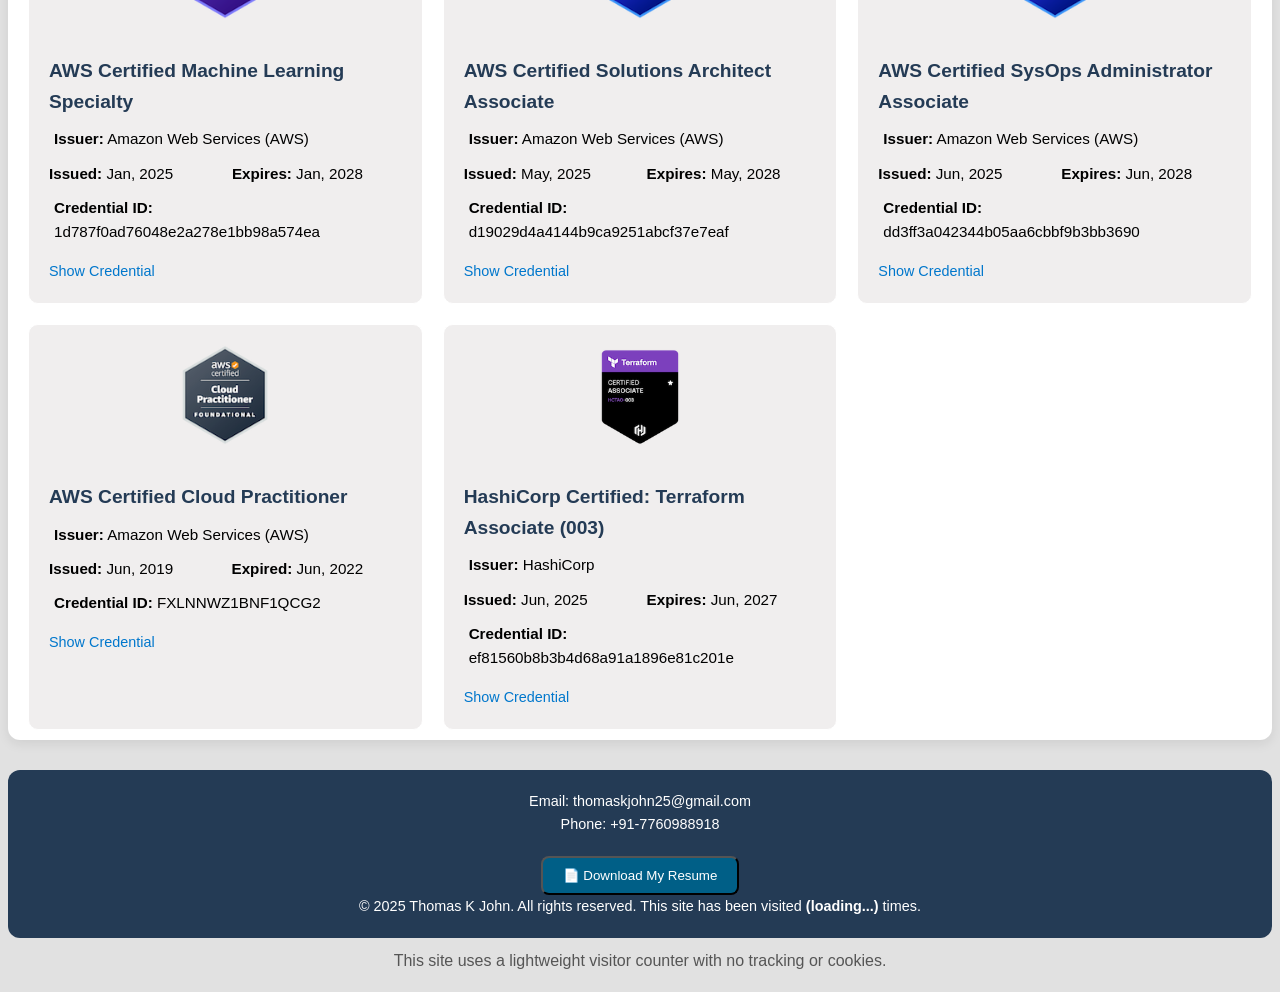
==== commit cb98e47b: "index.html: Modifying the education section" ====
--- a/html/index.html
+++ b/html/index.html
@@ -553,9 +553,12 @@
       <section id="education">
         <h2>Education</h2>
         <p>
-          <strong>B.Tech - Electronics and Communication Engineering</strong
+          <strong
+            >Bachelor of Technology (B.Tech), Electronics & Communication
+            Engineering</strong
           ><br />
-          Rajiv Gandhi Institute of Technology, Kottayam<br />
+          Rajiv Gandhi Institute of Technology (RIT), Kottayam <br />
+          Affiliated to Mahatma Gandhi University, Kerala <br />
           <em>2004 - 2008</em>
         </p>
       </section>
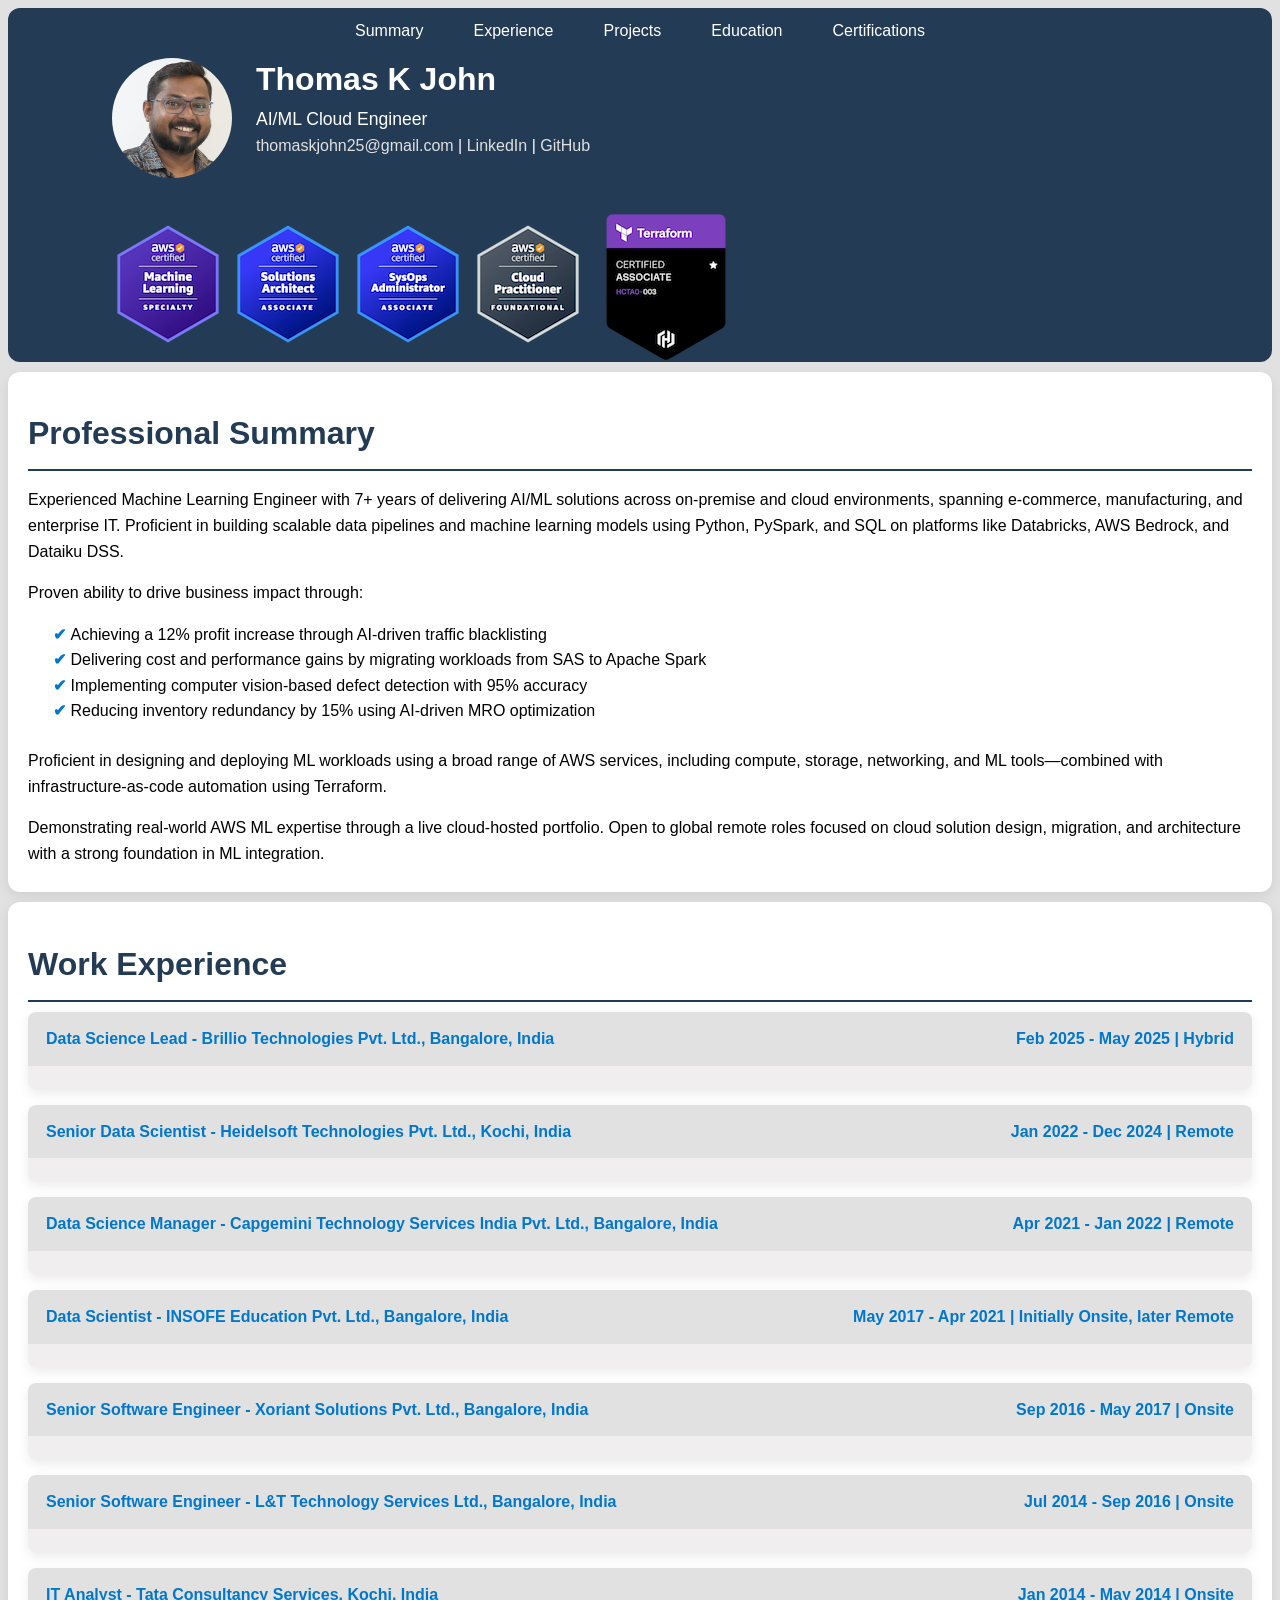
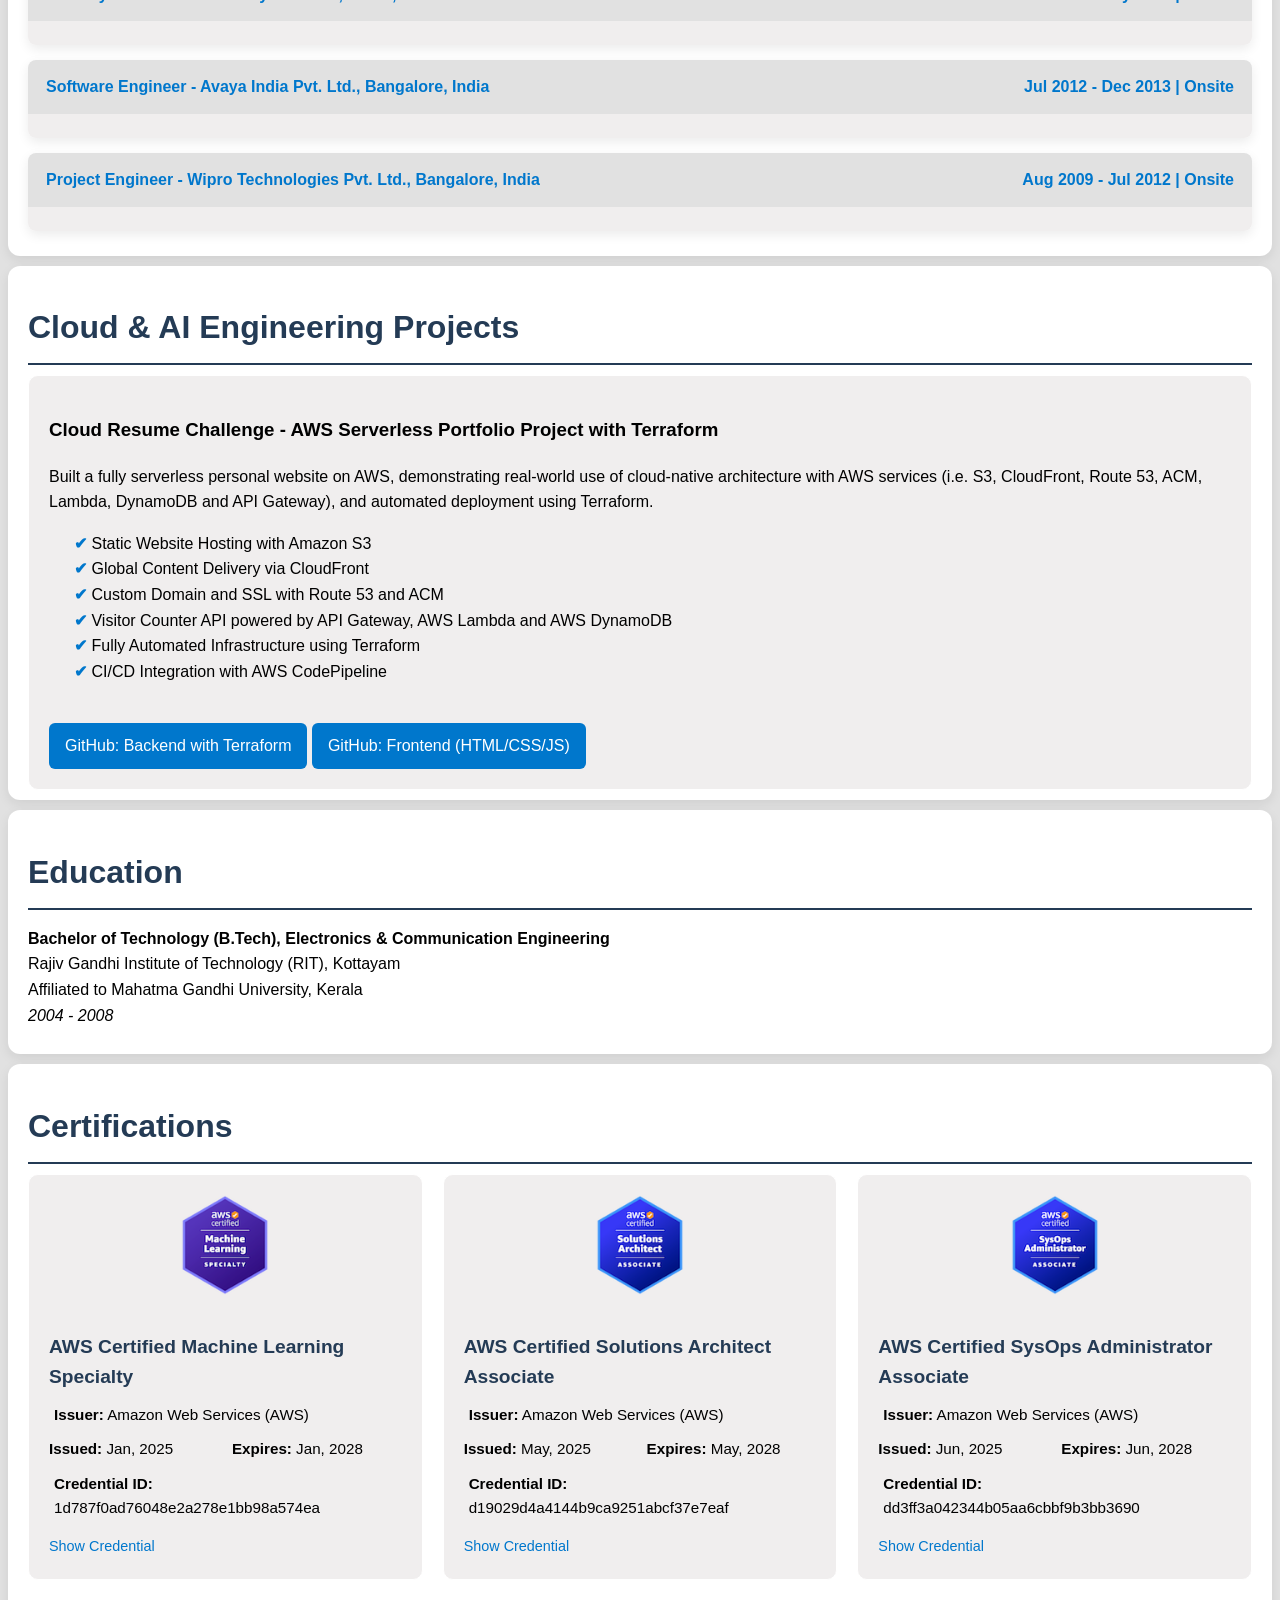
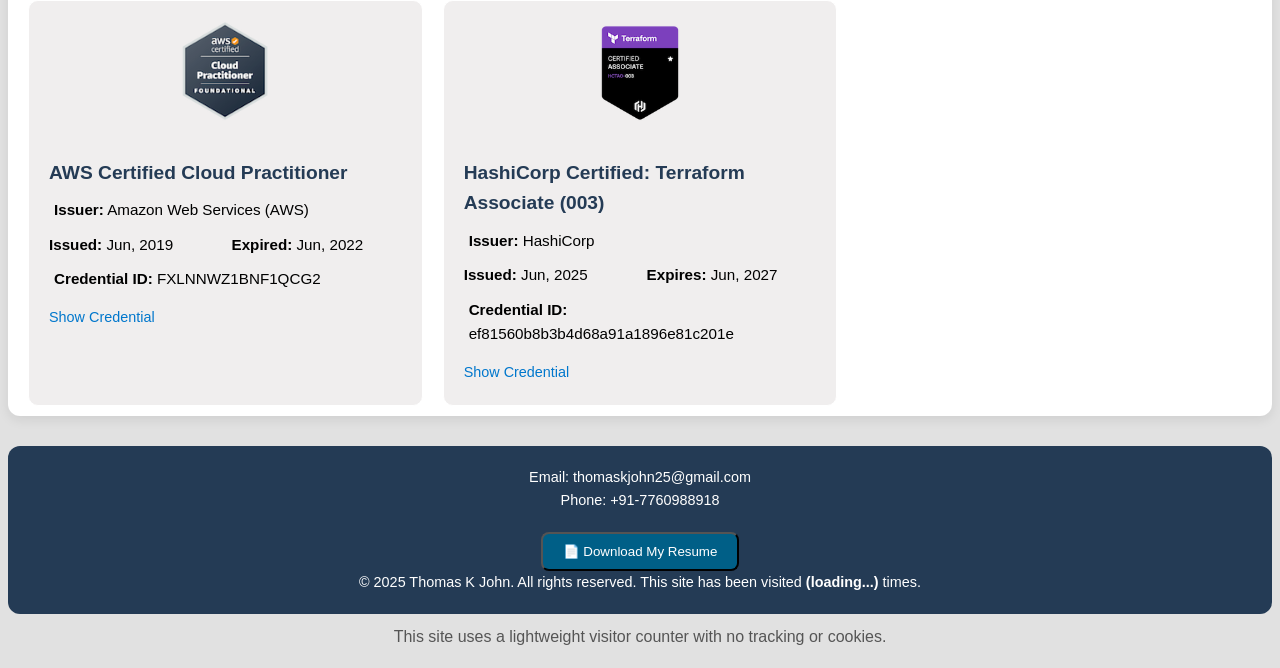
==== commit 8896154e: "index.html" ====
--- a/html/index.html
+++ b/html/index.html
@@ -117,8 +117,9 @@
         </p>
         <p>
           Demonstrating real-world AWS ML expertise through a live cloud-hosted
-          portfolio. Open to global remote roles in Generative AI, ML
-          engineering, and cloud automation.
+          portfolio. Open to global remote roles focused on cloud solution
+          design, migration, and architecture with a strong foundation in ML
+          integration.
         </p>
       </section>
       <section id="experience" class="experience-section">
@@ -330,6 +331,19 @@
                     duplicate spare parts from an inventory of over one million
                     items, significantly improving inventory efficiency and part
                     approval workflows.
+                  </li>
+                </ul>
+              </li>
+              <li>
+                <p>
+                  Project 3. Monitoring failures in a Hadoop cluster through log
+                  analysis
+                </p>
+                <ul>
+                  <li>
+                    Built a resource usage monitoring system for YARN-based
+                    applications and developed statistical analysis models using
+                    Apache Spark ML.
                   </li>
                 </ul>
               </li>
@@ -524,29 +538,6 @@
               >GitHub: Frontend (HTML/CSS/JS)</a
             >
           </div>
-          <div class="project-card" id="portfolio-website">
-            <h3 id="project-title">
-              Generative AI Chatbot using AWS Bedrock (RAG + Serverless
-              Architecture)
-            </h3>
-            <p>
-              This project demonstrates a fully serverless, production-grade
-              Generative AI chatbot built on Amazon Bedrock, leveraging
-              foundation models like Claude and Llama 3 for natural, multi-turn
-              conversations. It uses Retrieval-Augmented Generation (RAG)
-              powered by Bedrock Embeddings and a vector store to answer
-              questions from custom documents (e.g., PDFs, manuals, FAQs).
-            </p>
-            <p>
-              The backend runs on AWS Lambda, API Gateway, and DynamoDB for chat
-              memory, with a sleek frontend hosted via S3 and CloudFront. All
-              infrastructure is provisioned using Terraform, ensuring
-              scalability, repeatability, and cloud-native best practices.
-            </p>
-            <div class="view-more">
-              Status: In development - GitHub link coming soon.
-            </div>
-          </div>
         </div>
       </section>
 
@@ -558,7 +549,7 @@
             Engineering</strong
           ><br />
           Rajiv Gandhi Institute of Technology (RIT), Kottayam <br />
-          Affiliated to Mahatma Gandhi University, Kerala <br />
+          Affiliated to Mahatma Gandhi University, Kerala<br />
           <em>2004 - 2008</em>
         </p>
       </section>
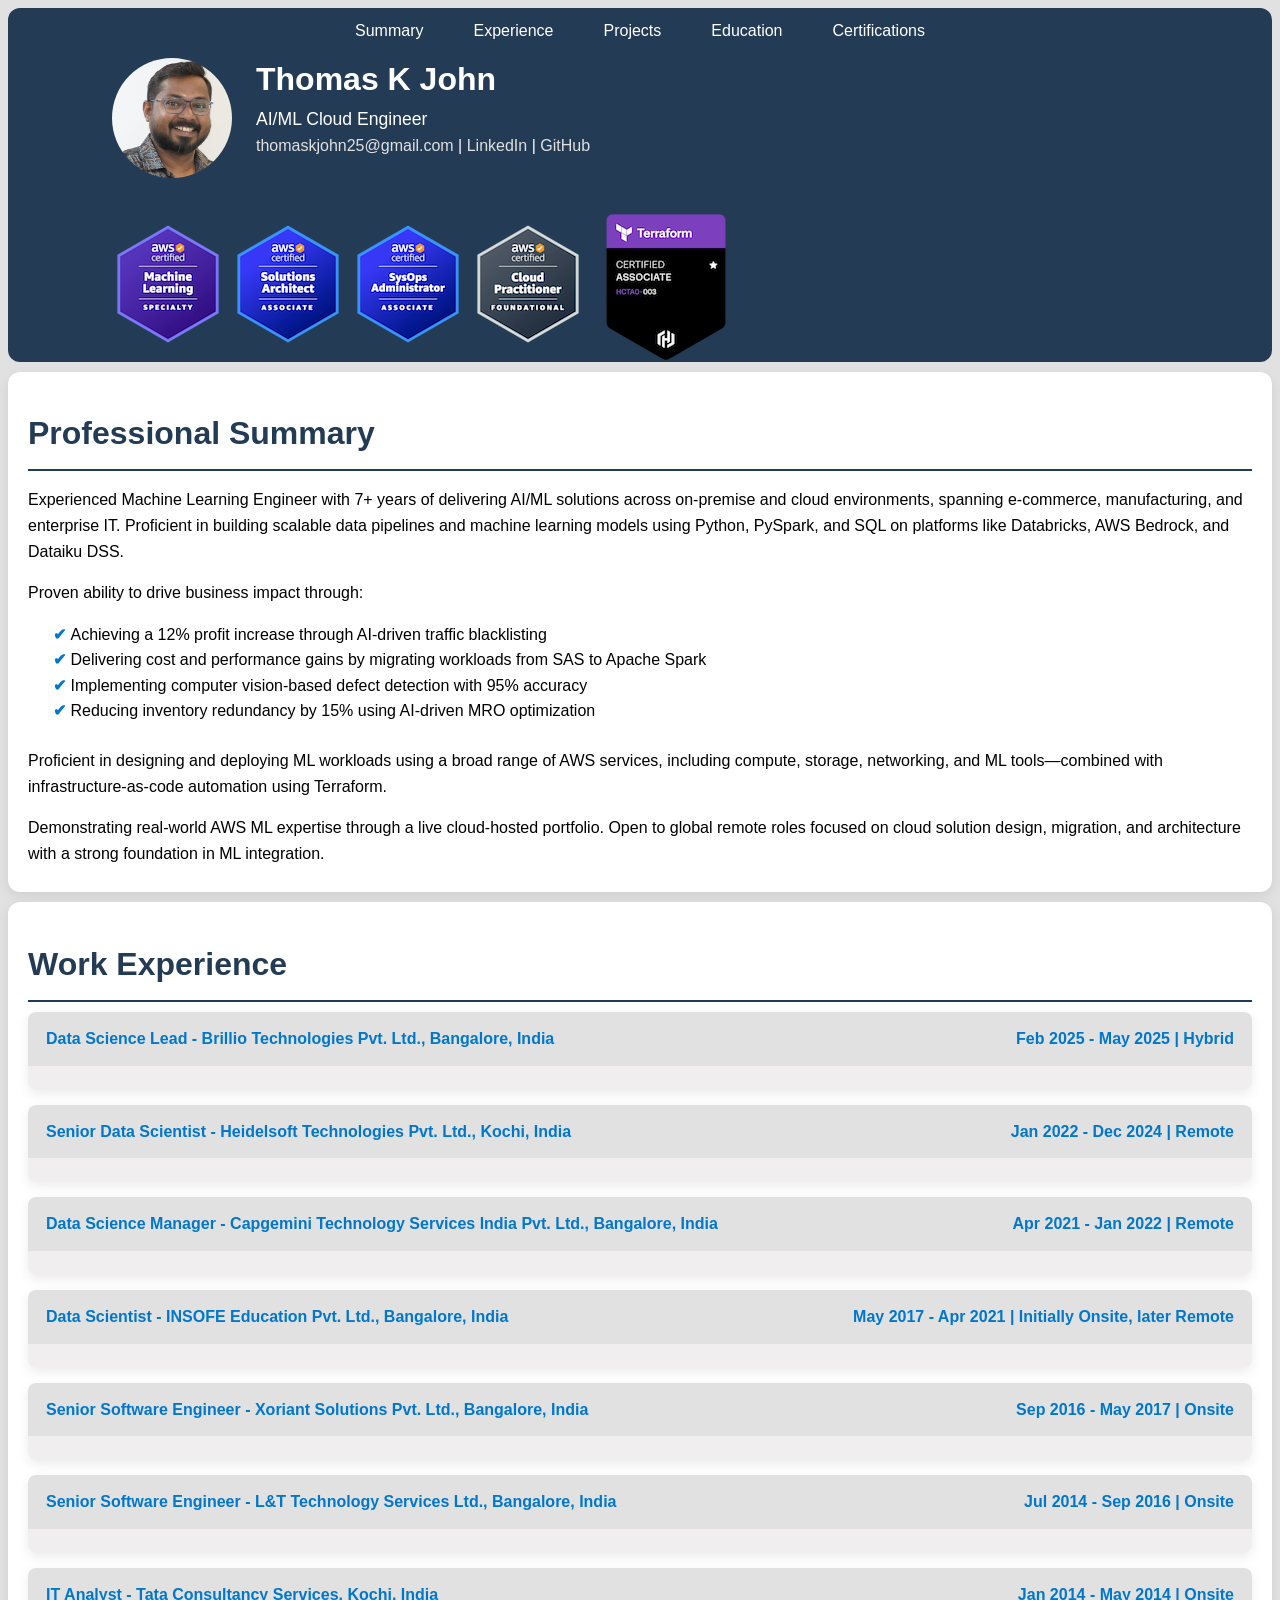
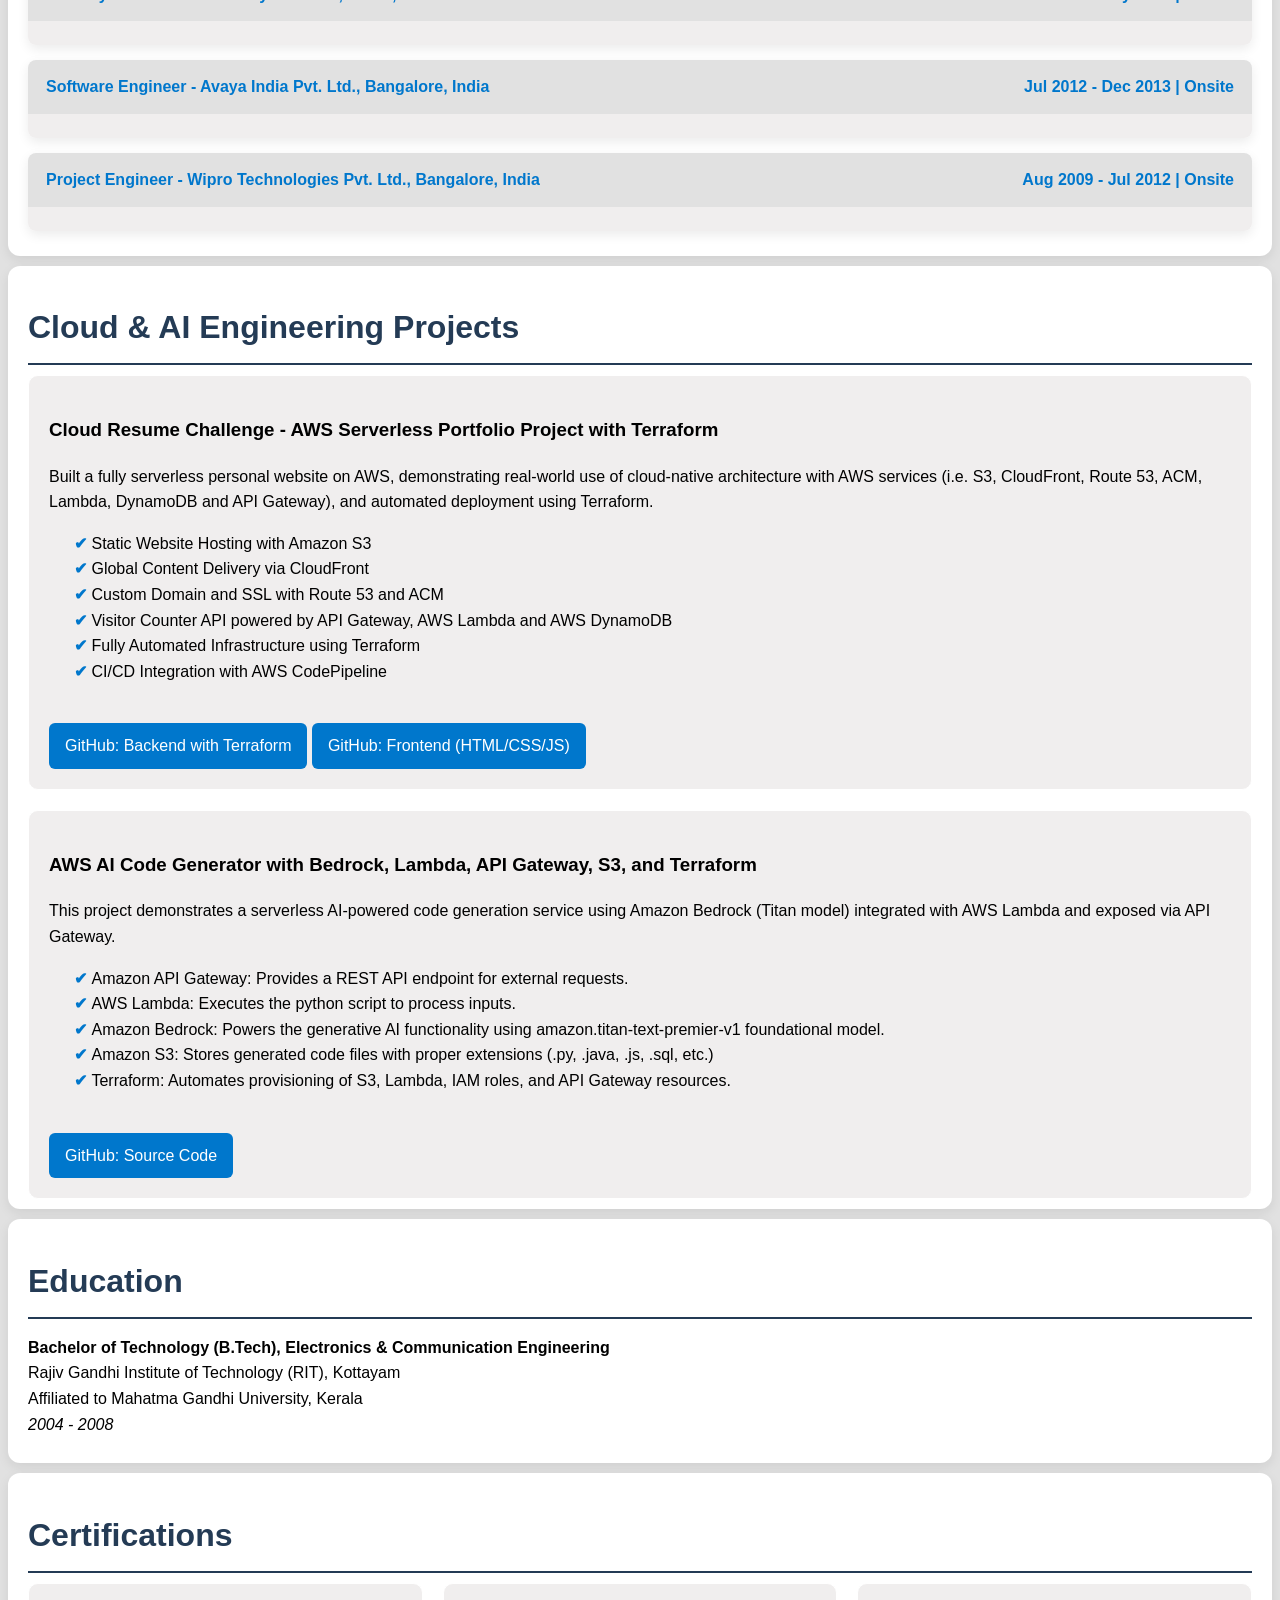
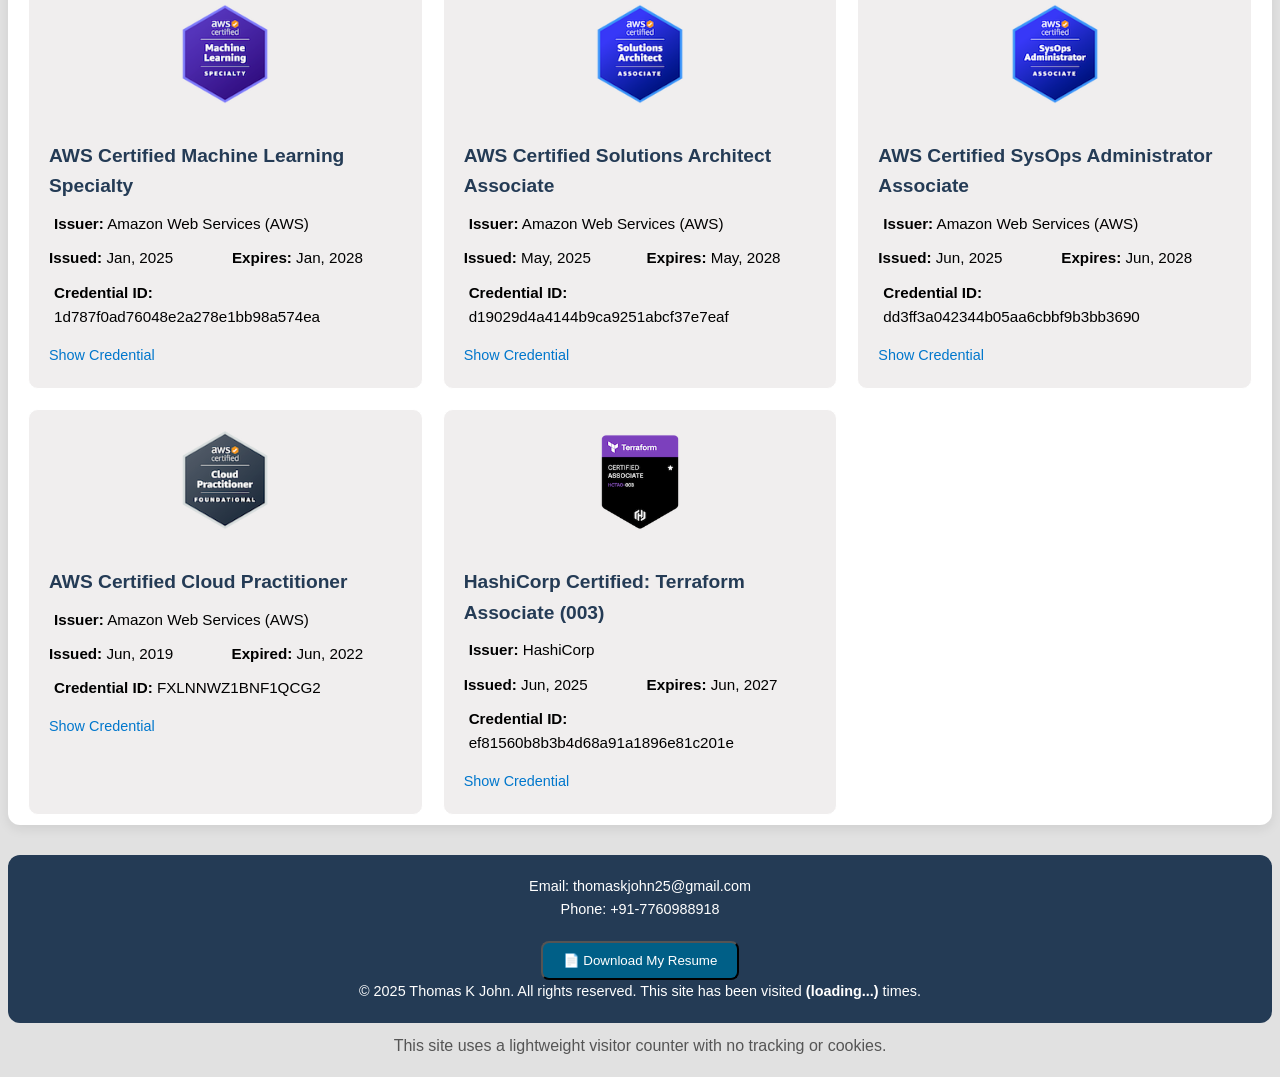
==== commit 0e22cfc8: "Adding Project 2: AWS AI Code Generator with Bedrock, Lambda, API Gateway, S3, and Terraform" ====
--- a/html/index.html
+++ b/html/index.html
@@ -5,7 +5,7 @@
     <meta name="viewport" content="width=device-width, initial-scale=1.0" />
     <meta
       name="description"
-      content="Thomas K John - Lead Data Scientist and AWS AI/ML Cloud Engineer Portfolio Website"
+      content="Thomas K John - Lead Data Scientist and AWS AI/ML Cloud Engineer Portfolio Website "
     />
     <meta
       name="keywords"
@@ -538,6 +538,42 @@
               >GitHub: Frontend (HTML/CSS/JS)</a
             >
           </div>
+          <div class="project-card" id="portfolio-website">
+            <h3 id="project-title">
+              AWS AI Code Generator with Bedrock, Lambda, API Gateway, S3, and
+              Terraform
+            </h3>
+            <p>
+              This project demonstrates a serverless AI-powered code generation
+              service using Amazon Bedrock (Titan model) integrated with AWS
+              Lambda and exposed via API Gateway.
+            </p>
+            <ul>
+              <li>
+                Amazon API Gateway: Provides a REST API endpoint for external
+                requests.
+              </li>
+              <li>AWS Lambda: Executes the python script to process inputs.</li>
+              <li>
+                Amazon Bedrock: Powers the generative AI functionality using
+                amazon.titan-text-premier-v1 foundational model.
+              </li>
+              <li>
+                Amazon S3: Stores generated code files with proper extensions
+                (.py, .java, .js, .sql, etc.)
+              </li>
+              <li>
+                Terraform: Automates provisioning of S3, Lambda, IAM roles, and
+                API Gateway resources.
+              </li>
+            </ul>
+            <a
+              href="https://github.com/Thomas-K-John/generative-ai-projects/tree/main/projects/aws_bedrock_code_generator"
+              class="view-more"
+              target="_blank"
+              >GitHub: Source Code</a
+            >
+          </div>
         </div>
       </section>
 
